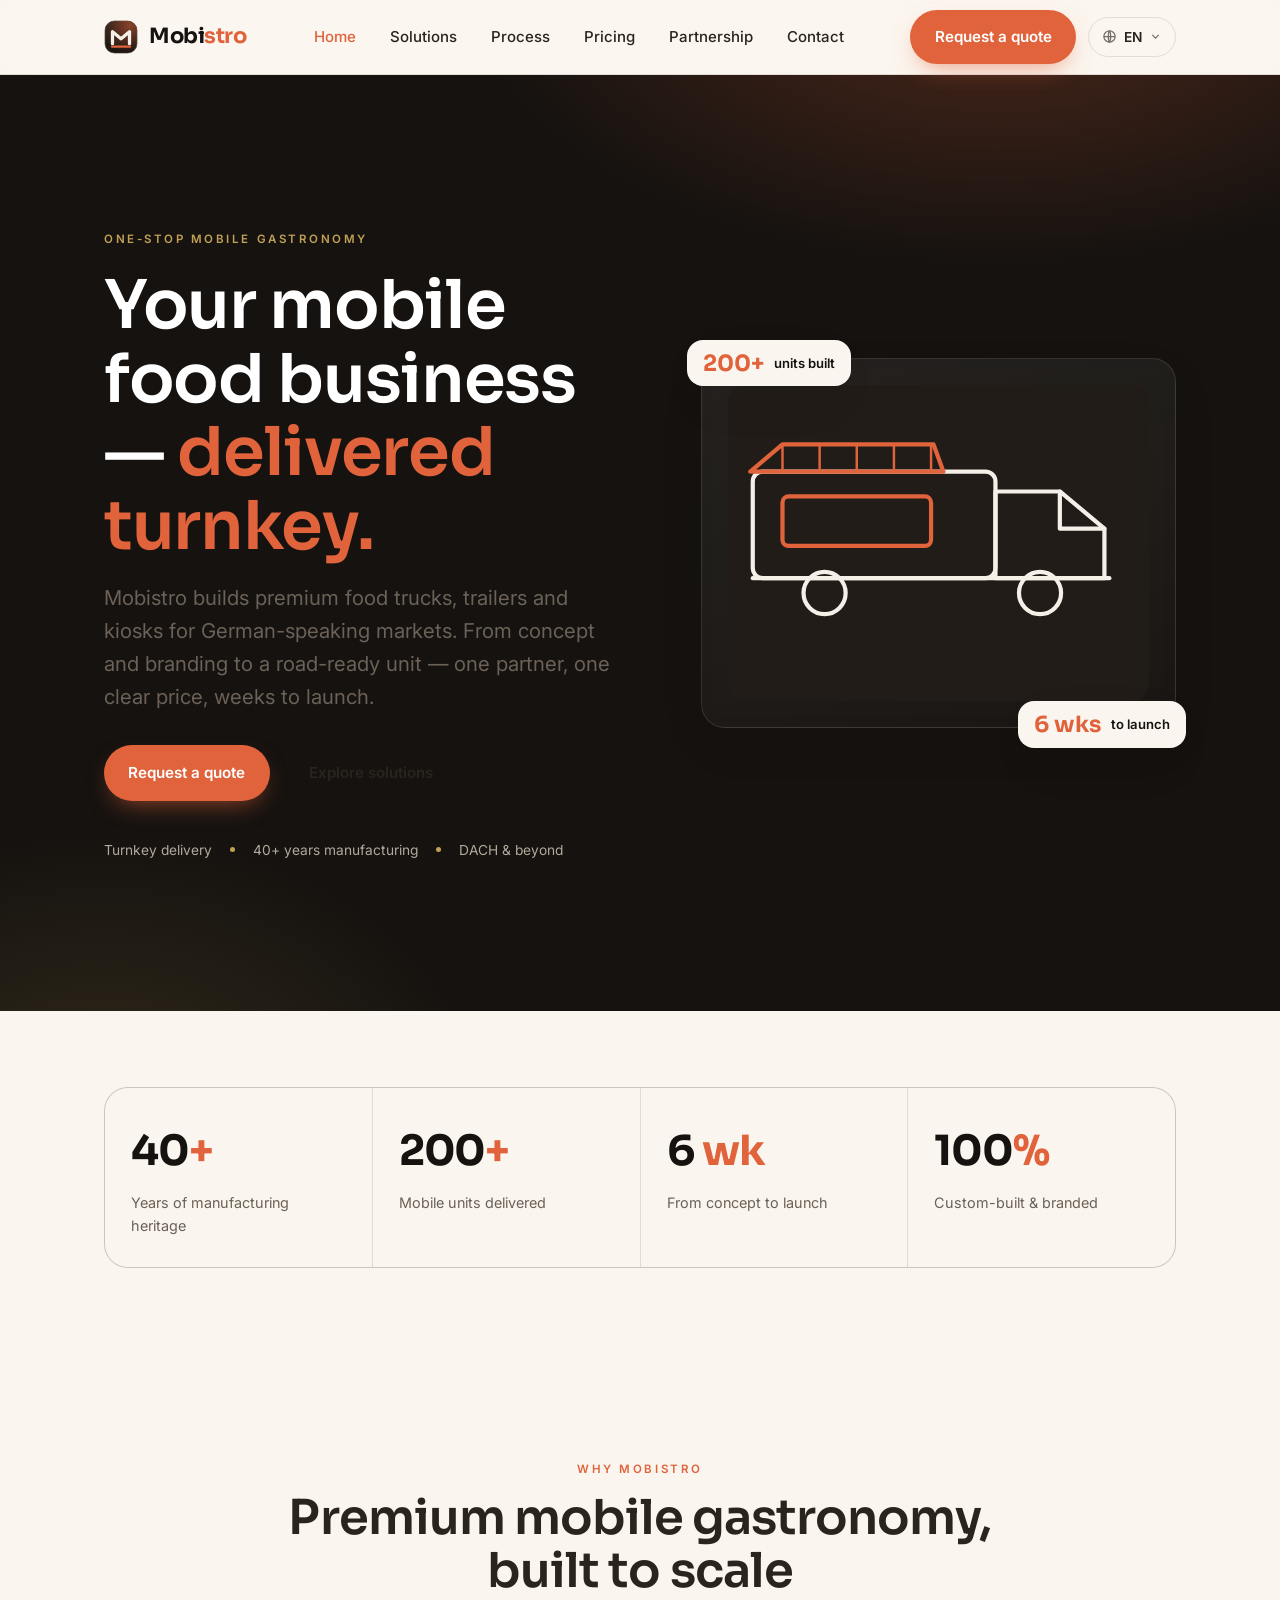
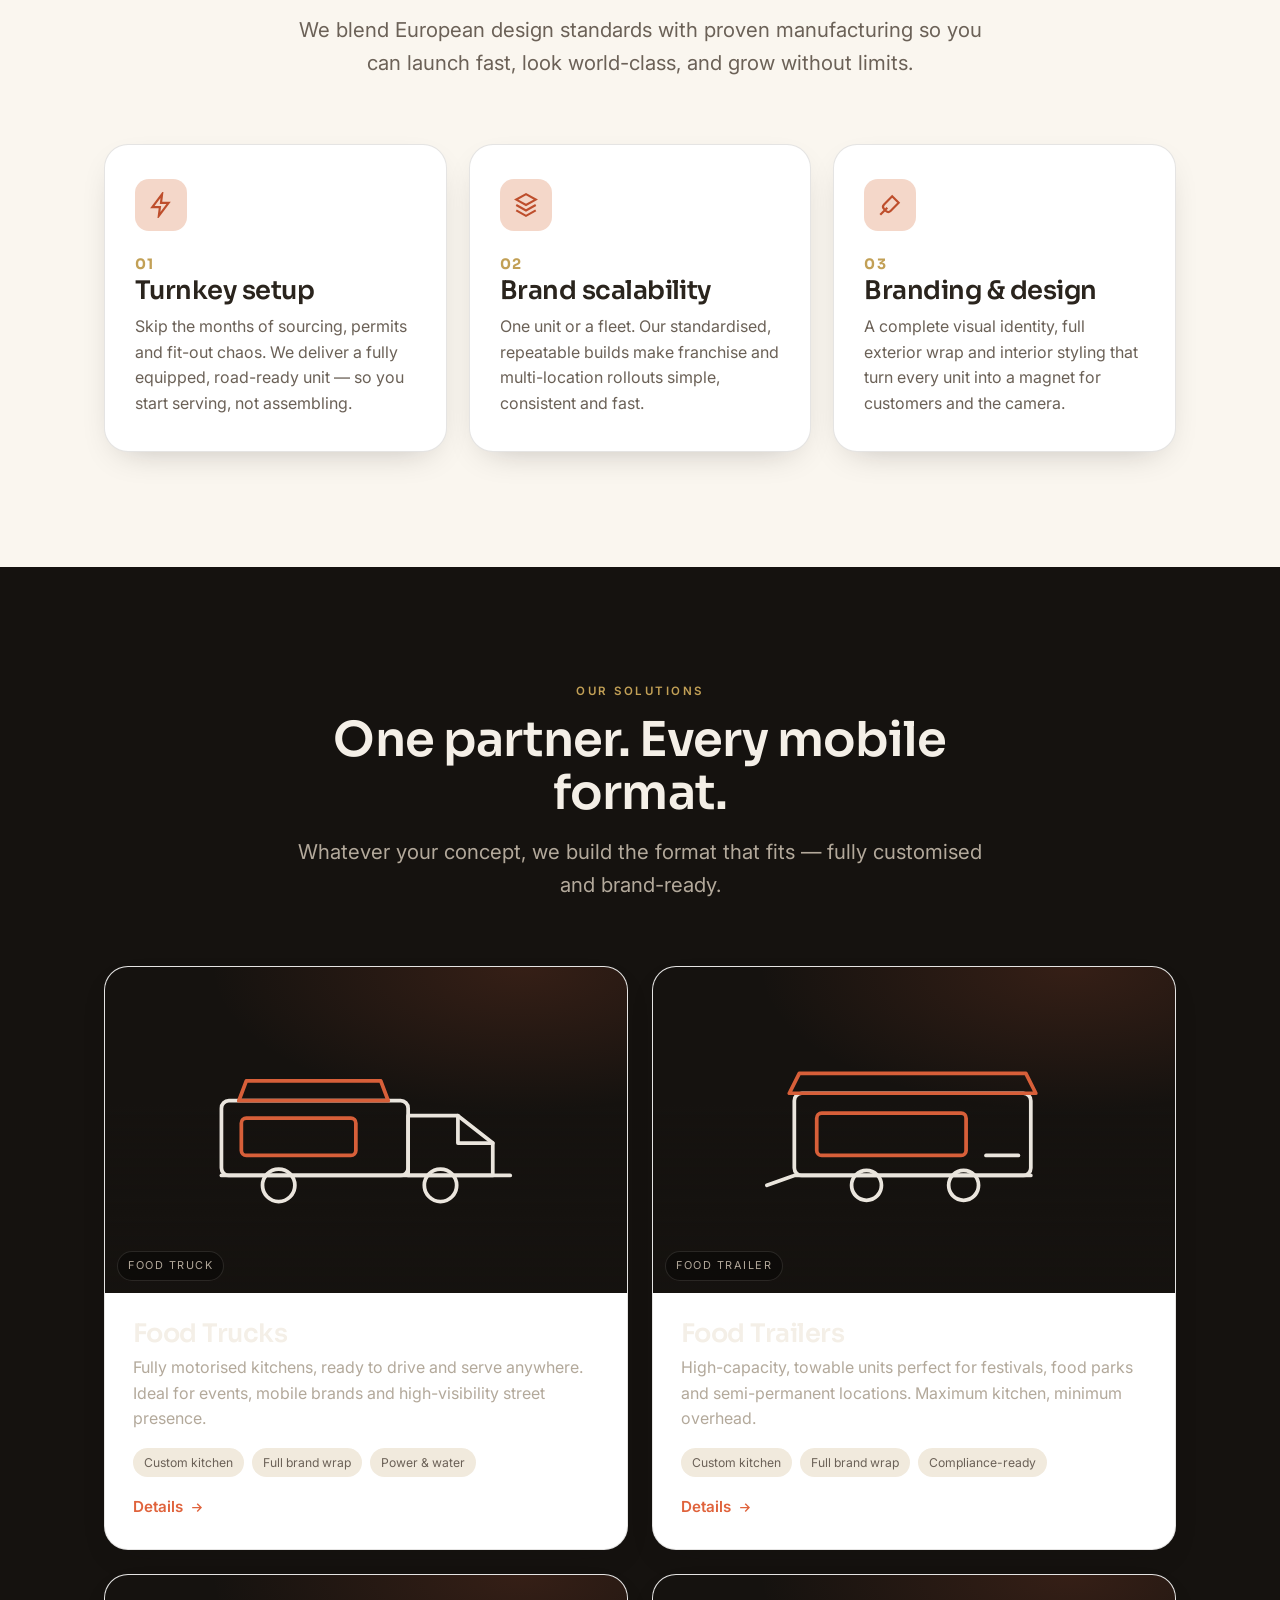
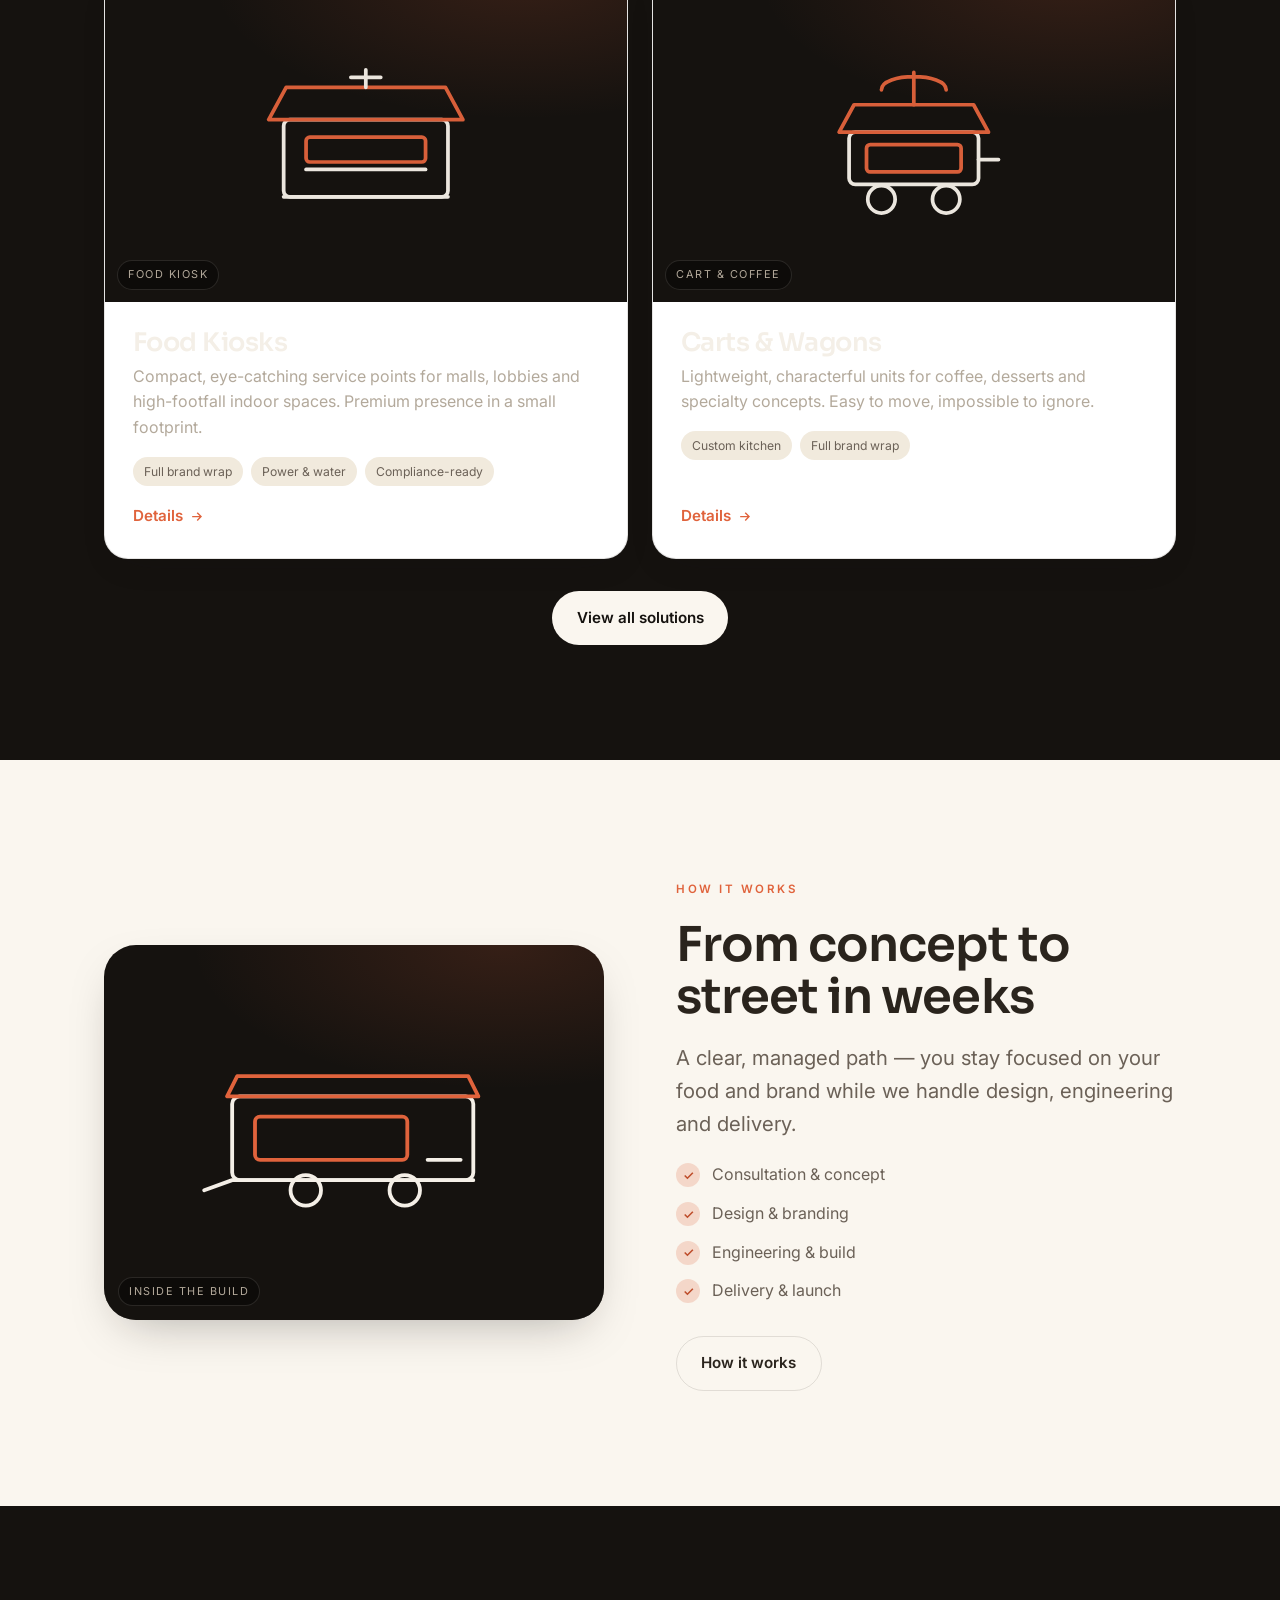
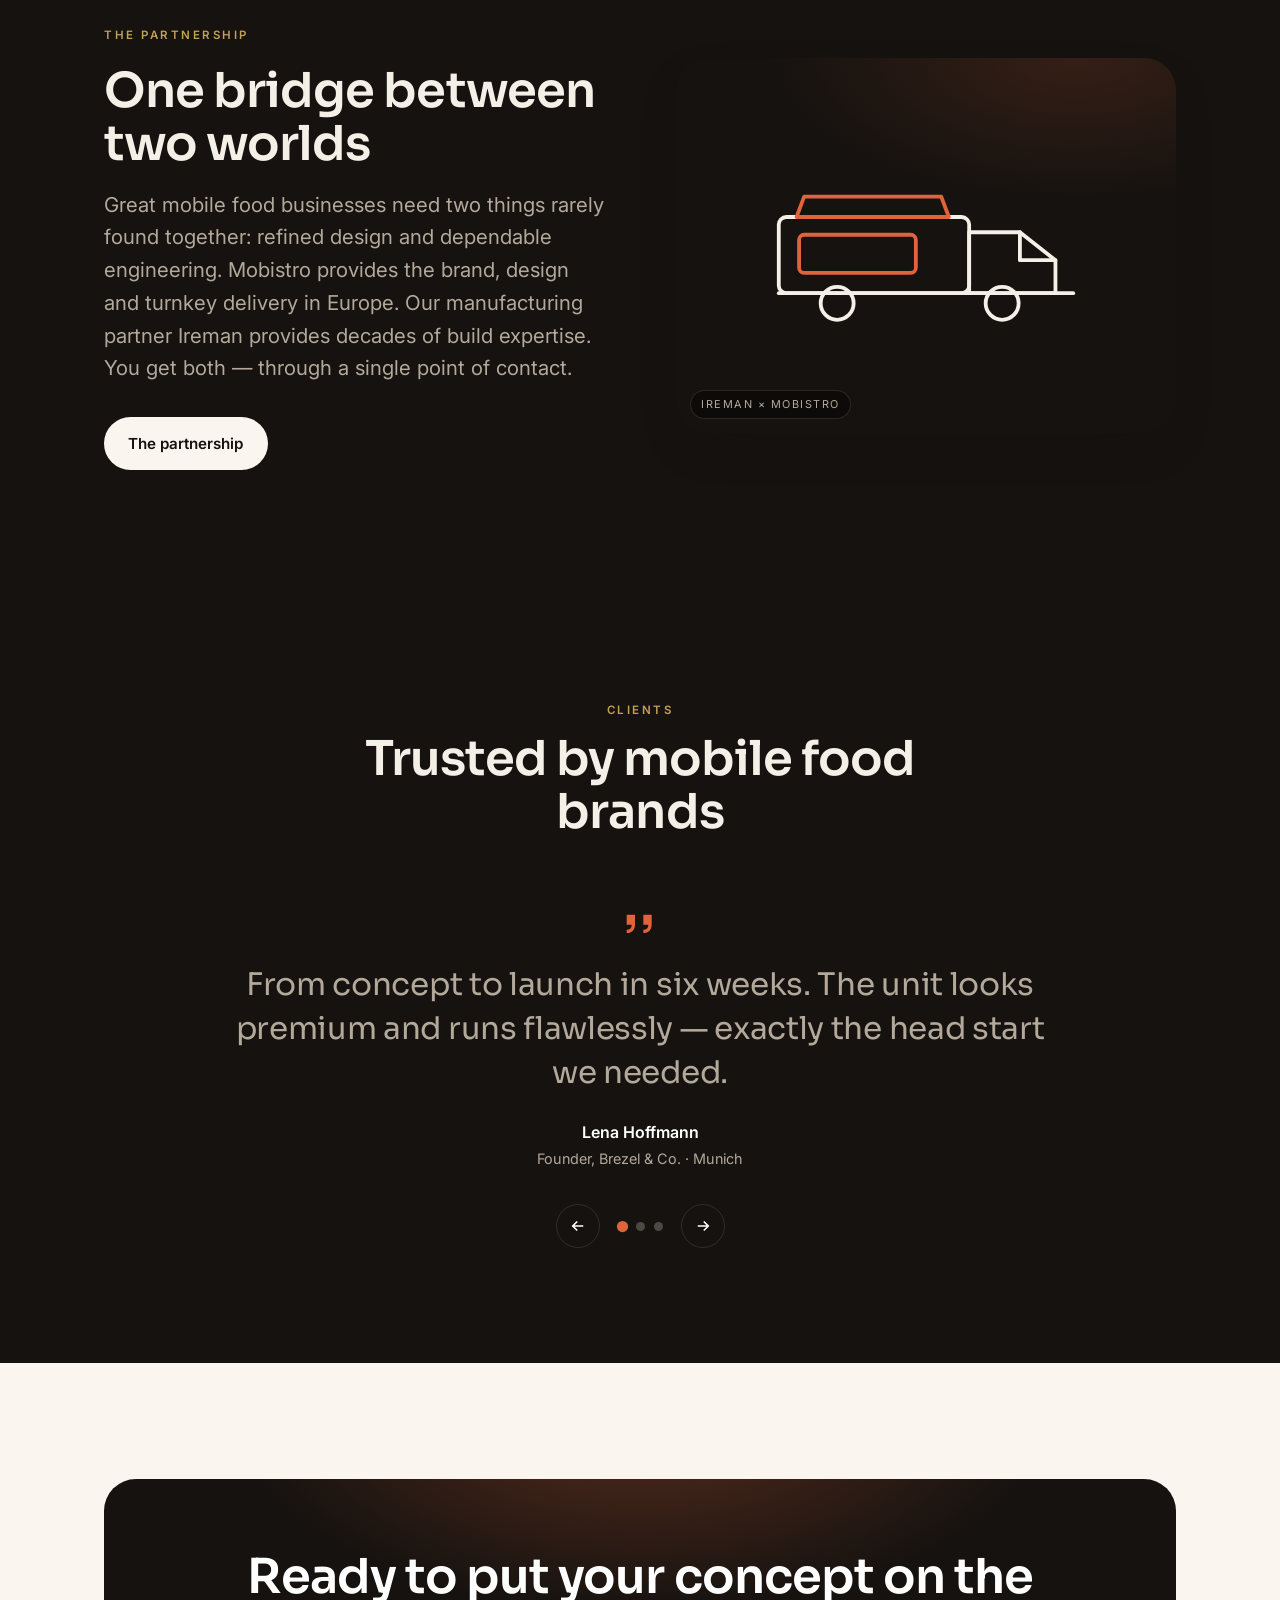
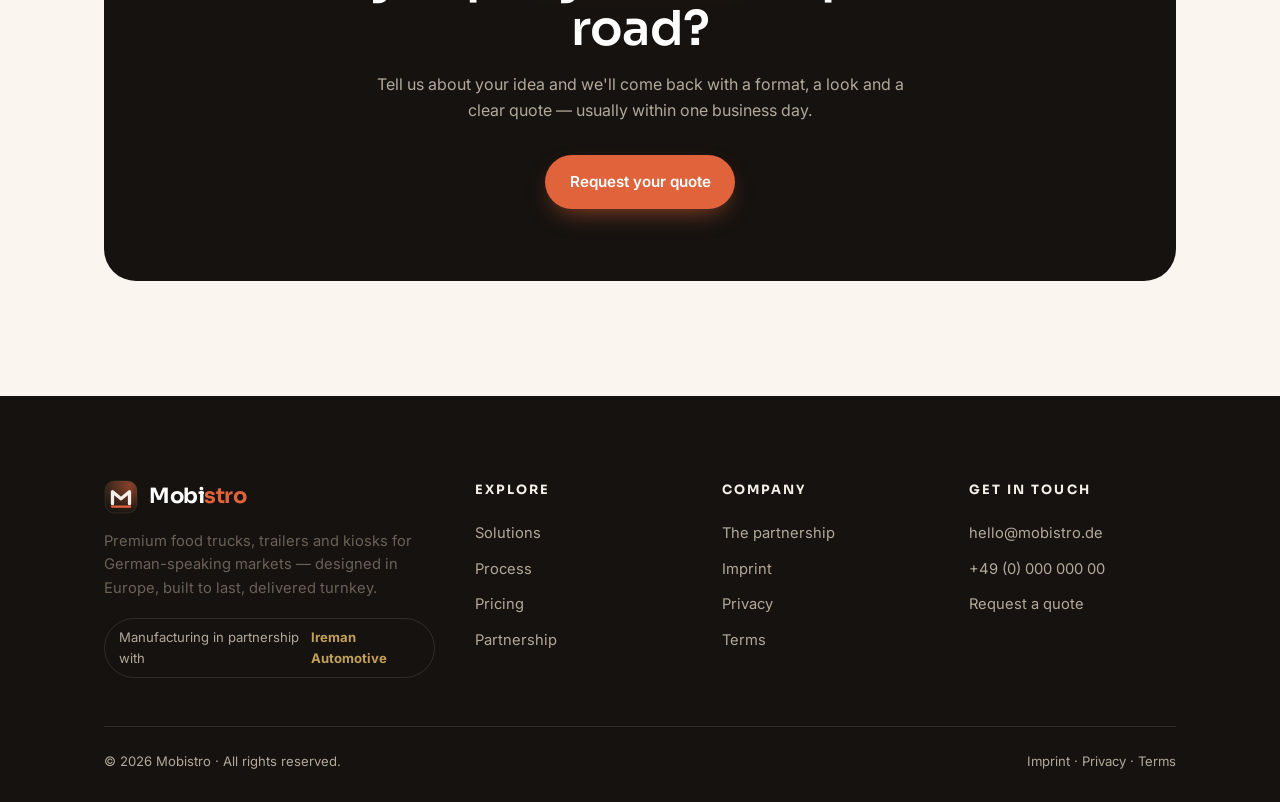
==== index.html @ 42308f0a "Mobistro site — initial deploy" ====
<!DOCTYPE html>
<html lang="de">
<head>
  <meta charset="utf-8">
  <meta name="viewport" content="width=device-width, initial-scale=1">
  <title>Mobistro — Premium Mobile Gastronomy & Food Trucks</title>
  <meta name="description" content="Mobistro builds premium food trucks, trailers and kiosks for German-speaking markets. Turnkey delivery, brand scalability and full branding.">
  <link rel="icon" href="favicon.svg" type="image/svg+xml">
  <link rel="preconnect" href="https://fonts.googleapis.com">
  <link rel="preconnect" href="https://fonts.gstatic.com" crossorigin>
  <link href="https://fonts.googleapis.com/css2?family=Sora:wght@400;600;700&family=Inter:wght@400;500;600&family=IBM+Plex+Sans+Arabic:wght@400;500;600;700&display=swap" rel="stylesheet">
  <link rel="stylesheet" href="styles.css">
</head>
<body data-page="home">

  <!-- HERO -->
  <section class="hero">
    <div class="container">
      <div class="hero-grid">
        <div class="hero-copy">
          <span class="eyebrow on-dark" data-i18n="hero.eyebrow"></span>
          <h1 data-i18n-html="hero.title"></h1>
          <p class="lead" data-i18n="hero.lead"></p>
          <div class="hero-cta">
            <a class="btn btn--primary" href="contact.html" data-i18n="hero.cta1"></a>
            <a class="btn btn--ghost" href="solutions.html" data-i18n="hero.cta2"></a>
          </div>
          <div class="hero-trust">
            <span data-i18n="hero.trust1"></span><span class="dot"></span>
            <span data-i18n="hero.trust2"></span><span class="dot"></span>
            <span data-i18n="hero.trust3"></span>
          </div>
        </div>
        <div class="hero-visual">
          <div class="glass-card"><div class="hero-photo" data-img="hero" data-illo="hero" data-imgw="900"></div></div>
          <div class="float-badge float-badge--tl">
            <span class="b-num" data-i18n="hero.badge1num"></span><span data-i18n="hero.badge1lbl"></span>
          </div>
          <div class="float-badge float-badge--br">
            <span class="b-num" data-i18n="hero.badge2num"></span><span data-i18n="hero.badge2lbl"></span>
          </div>
        </div>
      </div>
    </div>
  </section>

  <!-- STATS -->
  <section class="section--tight">
    <div class="container">
      <div class="stats reveal">
        <div class="stat"><div class="num" data-i18n-html="stat1.num"></div><div class="lbl" data-i18n="stat1.lbl"></div></div>
        <div class="stat"><div class="num" data-i18n-html="stat2.num"></div><div class="lbl" data-i18n="stat2.lbl"></div></div>
        <div class="stat"><div class="num" data-i18n-html="stat3.num"></div><div class="lbl" data-i18n="stat3.lbl"></div></div>
        <div class="stat"><div class="num" data-i18n-html="stat4.num"></div><div class="lbl" data-i18n="stat4.lbl"></div></div>
      </div>
    </div>
  </section>

  <!-- VALUE PROP / PILLARS -->
  <section class="section">
    <div class="container">
      <div class="section-head center reveal">
        <span class="eyebrow" data-i18n="vp.eyebrow"></span>
        <h2 data-i18n="vp.title"></h2>
        <p class="lead" data-i18n="vp.lead"></p>
      </div>
      <div class="grid-3">
        <article class="card reveal">
          <div class="ic" data-ic="bolt"></div>
          <span class="num-tag" data-i18n="pillar1.tag"></span>
          <h3 data-i18n="pillar1.title"></h3>
          <p data-i18n="pillar1.desc"></p>
        </article>
        <article class="card reveal">
          <div class="ic" data-ic="layers"></div>
          <span class="num-tag" data-i18n="pillar2.tag"></span>
          <h3 data-i18n="pillar2.title"></h3>
          <p data-i18n="pillar2.desc"></p>
        </article>
        <article class="card reveal">
          <div class="ic" data-ic="brush"></div>
          <span class="num-tag" data-i18n="pillar3.tag"></span>
          <h3 data-i18n="pillar3.title"></h3>
          <p data-i18n="pillar3.desc"></p>
        </article>
      </div>
    </div>
  </section>

  <!-- PRODUCTS PREVIEW -->
  <section class="section dark">
    <div class="container">
      <div class="section-head center reveal">
        <span class="eyebrow on-dark" data-i18n="prod.eyebrow"></span>
        <h2 data-i18n="prod.title"></h2>
        <p class="lead" data-i18n="prod.lead"></p>
      </div>
      <div class="prod-grid">
        <article class="prod reveal">
          <div class="prod-media" data-img="food_truck" data-illo="truck" data-imgw="800"><span class="ph-tag">Food Truck</span></div>
          <div class="prod-body">
            <h3 data-i18n="prod.truck.name"></h3>
            <p data-i18n="prod.truck.desc"></p>
            <div class="tags"><span data-i18n="prod.t.kitchen"></span><span data-i18n="prod.t.wrap"></span><span data-i18n="prod.t.power"></span></div>
            <a class="link-arrow" href="solutions.html"><span data-i18n="prod.detail"></span><span data-ic="arrow"></span></a>
          </div>
        </article>
        <article class="prod reveal">
          <div class="prod-media" data-img="food_trailer" data-illo="trailer" data-imgw="800"><span class="ph-tag">Food Trailer</span></div>
          <div class="prod-body">
            <h3 data-i18n="prod.trailer.name"></h3>
            <p data-i18n="prod.trailer.desc"></p>
            <div class="tags"><span data-i18n="prod.t.kitchen"></span><span data-i18n="prod.t.wrap"></span><span data-i18n="prod.t.certified"></span></div>
            <a class="link-arrow" href="solutions.html"><span data-i18n="prod.detail"></span><span data-ic="arrow"></span></a>
          </div>
        </article>
        <article class="prod reveal">
          <div class="prod-media" data-img="food_kiosk" data-illo="kiosk" data-imgw="800"><span class="ph-tag">Food Kiosk</span></div>
          <div class="prod-body">
            <h3 data-i18n="prod.kiosk.name"></h3>
            <p data-i18n="prod.kiosk.desc"></p>
            <div class="tags"><span data-i18n="prod.t.wrap"></span><span data-i18n="prod.t.power"></span><span data-i18n="prod.t.certified"></span></div>
            <a class="link-arrow" href="solutions.html"><span data-i18n="prod.detail"></span><span data-ic="arrow"></span></a>
          </div>
        </article>
        <article class="prod reveal">
          <div class="prod-media" data-img="coffee_cart" data-illo="cart" data-imgw="800"><span class="ph-tag">Cart & Coffee</span></div>
          <div class="prod-body">
            <h3 data-i18n="prod.cart.name"></h3>
            <p data-i18n="prod.cart.desc"></p>
            <div class="tags"><span data-i18n="prod.t.kitchen"></span><span data-i18n="prod.t.wrap"></span></div>
            <a class="link-arrow" href="solutions.html"><span data-i18n="prod.detail"></span><span data-ic="arrow"></span></a>
          </div>
        </article>
      </div>
      <div class="center mt-m reveal">
        <a class="btn btn--light" href="solutions.html" data-i18n="prod.more"></a>
      </div>
    </div>
  </section>

  <!-- PROCESS TEASER -->
  <section class="section">
    <div class="container">
      <div class="split">
        <div class="split-media reveal" data-img="kitchen_interior" data-illo="trailer" data-imgw="1000"><span class="ph-tag">Inside the build</span></div>
        <div class="split-copy reveal">
          <span class="eyebrow" data-i18n="proc.eyebrow"></span>
          <h2 class="mt-s" data-i18n="proc.title"></h2>
          <p class="lead mt-s" data-i18n="proc.lead"></p>
          <ul class="check-list">
            <li><span class="ck" data-ic="check"></span><span data-i18n="step1.title"></span></li>
            <li><span class="ck" data-ic="check"></span><span data-i18n="step2.title"></span></li>
            <li><span class="ck" data-ic="check"></span><span data-i18n="step3.title"></span></li>
            <li><span class="ck" data-ic="check"></span><span data-i18n="step5.title"></span></li>
          </ul>
          <div class="mt-m"><a class="btn btn--ghost" href="process.html" data-i18n="proc.eyebrow"></a></div>
        </div>
      </div>
    </div>
  </section>

  <!-- PARTNERSHIP TEASER -->
  <section class="section dark">
    <div class="container">
      <div class="split split--rev">
        <div class="split-media reveal" data-img="team_workshop" data-illo="truck" data-imgw="1000"><span class="ph-tag">Ireman × Mobistro</span></div>
        <div class="split-copy reveal">
          <span class="eyebrow on-dark" data-i18n="about.eyebrow"></span>
          <h2 class="mt-s" data-i18n="about.story.title"></h2>
          <p class="lead mt-s" data-i18n="about.story.body"></p>
          <div class="mt-m"><a class="btn btn--light" href="partnership.html" data-i18n="about.eyebrow"></a></div>
        </div>
      </div>
    </div>
  </section>

  <!-- TESTIMONIALS -->
  <section class="section dark">
    <div class="container">
      <div class="section-head center reveal">
        <span class="eyebrow on-dark" data-i18n="tst.eyebrow"></span>
        <h2 data-i18n="tst.title"></h2>
      </div>
      <div class="tst-slider reveal" id="tstSlider">
        <div class="tst-slide active">
          <div class="tst-quoteic" data-ic="quote"></div>
          <p class="tst-quote" data-i18n="tst.q1"></p>
          <div class="tst-meta"><div class="tst-name" data-i18n="tst.n1"></div><div class="tst-role" data-i18n="tst.r1"></div></div>
        </div>
        <div class="tst-slide">
          <div class="tst-quoteic" data-ic="quote"></div>
          <p class="tst-quote" data-i18n="tst.q2"></p>
          <div class="tst-meta"><div class="tst-name" data-i18n="tst.n2"></div><div class="tst-role" data-i18n="tst.r2"></div></div>
        </div>
        <div class="tst-slide">
          <div class="tst-quoteic" data-ic="quote"></div>
          <p class="tst-quote" data-i18n="tst.q3"></p>
          <div class="tst-meta"><div class="tst-name" data-i18n="tst.n3"></div><div class="tst-role" data-i18n="tst.r3"></div></div>
        </div>
        <div class="tst-nav">
          <button class="tst-arrow is-prev" id="tstPrev" aria-label="Previous" data-ic="arrow"></button>
          <div class="tst-dots" id="tstDots"></div>
          <button class="tst-arrow" id="tstNext" aria-label="Next" data-ic="arrow"></button>
        </div>
      </div>
    </div>
  </section>

  <!-- CTA BAND -->
  <section class="section">
    <div class="container">
      <div class="cta-band reveal">
        <h2 data-i18n="ctaband.title"></h2>
        <p data-i18n="ctaband.text"></p>
        <div class="hero-cta">
          <a class="btn btn--primary" href="contact.html" data-i18n="ctaband.btn"></a>
        </div>
      </div>
    </div>
  </section>

  <script src="i18n.js"></script>
  <script src="main.js"></script>
</body>
</html>
---- styles.css ----
/* ============================================================
   MOBISTRO — Premium Mobile Gastronomy
   Design System / Global Styles
   ============================================================ */

/* ---------- Design Tokens ---------- */
:root {
  /* Brand palette — warm espresso + ember + brass */
  --ink:        #15120F;   /* near-black espresso */
  --ink-2:      #211C17;   /* charcoal surface */
  --ink-3:      #2C261F;   /* raised surface on dark */
  --cream:      #FAF6EF;   /* warm off-white bg */
  --cream-2:    #F1EADD;   /* muted cream surface */
  --cream-3:    #E7DECF;   /* borders on cream */

  --ember:      #E0633C;   /* primary accent (flame) */
  --ember-deep: #BE4E2C;   /* hover */
  --ember-soft: #F4D7C9;   /* tint */
  --brass:      #C2A056;   /* fine accent / lines */
  --brass-soft: #E8DBB8;

  /* Text */
  --tx-ink:      #2A241D;  /* body on cream */
  --tx-ink-mut:  #6B6157;  /* muted on cream */
  --tx-cream:    #F4EFE7;  /* body on dark */
  --tx-cream-mut:#B3A99B;  /* muted on dark */

  /* Lines */
  --line-dark:  rgba(244,239,231,0.12);
  --line-light: rgba(42,36,29,0.12);

  /* Type */
  --f-display: "Sora", "IBM Plex Sans Arabic", system-ui, sans-serif;
  --f-body:    "Inter", "IBM Plex Sans Arabic", system-ui, sans-serif;

  /* Spacing / radius */
  --r-sm: 10px;
  --r-md: 16px;
  --r-lg: 24px;
  --r-xl: 32px;
  --maxw: 1200px;
  --gutter: clamp(20px, 5vw, 64px);

  --shadow-soft: 0 18px 50px -20px rgba(21,18,15,0.35);
  --shadow-card: 0 12px 36px -18px rgba(21,18,15,0.30);
  --ease: cubic-bezier(.22,.61,.36,1);
}

/* Arabic / RTL font swap */
html[lang="ar"] {
  --f-display: "IBM Plex Sans Arabic", "Sora", system-ui, sans-serif;
  --f-body:    "IBM Plex Sans Arabic", "Inter", system-ui, sans-serif;
}

/* ---------- Reset ---------- */
*, *::before, *::after { box-sizing: border-box; }
* { margin: 0; padding: 0; }
html { scroll-behavior: smooth; -webkit-text-size-adjust: 100%; }
body {
  font-family: var(--f-body);
  background: var(--cream);
  color: var(--tx-ink);
  line-height: 1.6;
  font-size: 16px;
  -webkit-font-smoothing: antialiased;
  text-rendering: optimizeLegibility;
  overflow-x: hidden;
}
img, svg { display: block; max-width: 100%; }
a { color: inherit; text-decoration: none; }
button { font: inherit; cursor: pointer; border: none; background: none; }
ul { list-style: none; }

/* ---------- Typography ---------- */
h1, h2, h3, h4 { font-family: var(--f-display); font-weight: 600; line-height: 1.1; letter-spacing: -0.02em; }
.eyebrow {
  font-family: var(--f-body);
  text-transform: uppercase;
  letter-spacing: 0.22em;
  font-size: 0.72rem;
  font-weight: 600;
  color: var(--ember);
}
.eyebrow.on-dark { color: var(--brass); }

h1 { font-size: clamp(2.4rem, 6vw, 4.2rem); }
h2 { font-size: clamp(1.9rem, 4vw, 3rem); }
h3 { font-size: clamp(1.25rem, 2.2vw, 1.6rem); }
p { color: var(--tx-ink-mut); }
.lead { font-size: clamp(1.05rem, 1.6vw, 1.3rem); color: var(--tx-ink-mut); }

/* ---------- Layout ---------- */
.container { width: 100%; max-width: var(--maxw); margin-inline: auto; padding-inline: var(--gutter); }
.section { padding-block: clamp(64px, 9vw, 130px); }
.section--tight { padding-block: clamp(48px, 6vw, 80px); }
.center { text-align: center; }
.section-head { max-width: 720px; margin-inline: auto; margin-bottom: clamp(36px, 5vw, 64px); }
.section-head .eyebrow { display: block; margin-bottom: 14px; }
.section-head p { margin-top: 16px; }

/* Dark sections */
.dark { background: var(--ink); color: var(--tx-cream); }
.dark h1, .dark h2, .dark h3, .dark h4 { color: var(--tx-cream); }
.dark p { color: var(--tx-cream-mut); }
.dark .lead { color: var(--tx-cream-mut); }

/* ---------- Buttons ---------- */
.btn {
  display: inline-flex; align-items: center; gap: 0.55em;
  padding: 0.95em 1.6em;
  border-radius: 999px;
  font-weight: 600; font-size: 0.95rem;
  font-family: var(--f-body);
  transition: transform .25s var(--ease), background .25s var(--ease), box-shadow .25s var(--ease), color .25s var(--ease);
  white-space: nowrap;
}
.btn svg { width: 1.05em; height: 1.05em; }
.btn--primary { background: var(--ember); color: #fff; box-shadow: 0 10px 26px -10px rgba(224,99,60,.7); }
.btn--primary:hover { background: var(--ember-deep); transform: translateY(-2px); }
.btn--ghost { background: transparent; color: var(--tx-ink); border: 1px solid var(--line-light); }
.btn--ghost:hover { border-color: var(--ember); color: var(--ember); transform: translateY(-2px); }
.dark .btn--ghost { color: var(--tx-cream); border-color: var(--line-dark); }
.dark .btn--ghost:hover { border-color: var(--brass); color: var(--brass); }
.btn--light { background: var(--cream); color: var(--ink); }
.btn--light:hover { background: #fff; transform: translateY(-2px); }
.link-arrow { display: inline-flex; align-items: center; gap: .4em; color: var(--ember); font-weight: 600; font-size: .95rem; }
.link-arrow svg { width: 1em; height: 1em; transition: transform .25s var(--ease); }
.link-arrow:hover svg { transform: translateX(3px); }
html[dir="rtl"] .link-arrow svg, html[dir="rtl"] .btn svg.arrow { transform: scaleX(-1); }
html[dir="rtl"] .link-arrow:hover svg { transform: translateX(-3px) scaleX(-1); }

/* ============================================================
   HEADER / NAV
   ============================================================ */
.site-header {
  position: sticky; top: 0; z-index: 100;
  background: rgba(250,246,239,0.82);
  backdrop-filter: saturate(160%) blur(14px);
  -webkit-backdrop-filter: saturate(160%) blur(14px);
  border-bottom: 1px solid var(--line-light);
}
.nav {
  display: flex; align-items: center; justify-content: space-between;
  height: 74px; gap: 24px;
}
.brand { display: inline-flex; align-items: center; gap: 11px; flex-shrink: 0; }
.brand .logo-mark { width: 34px; height: 34px; }
.brand .logo-word { font-family: var(--f-display); font-weight: 700; font-size: 1.32rem; letter-spacing: -0.02em; color: var(--ink); }
.brand .logo-word b { color: var(--ember); font-weight: 700; }

.nav-links { display: flex; align-items: center; gap: 6px; }
.nav-links a {
  padding: 8px 14px; border-radius: 999px;
  font-size: 0.94rem; font-weight: 500; color: var(--tx-ink);
  transition: background .2s, color .2s;
}
.nav-links a:hover { background: var(--cream-2); }
.nav-links a.active { color: var(--ember); }

.nav-actions { display: flex; align-items: center; gap: 12px; flex-shrink: 0; }

/* Language switcher */
.lang { position: relative; }
.lang-btn {
  display: inline-flex; align-items: center; gap: 7px;
  padding: 8px 13px; border-radius: 999px;
  border: 1px solid var(--line-light);
  font-size: 0.86rem; font-weight: 600; color: var(--tx-ink);
  transition: border-color .2s, background .2s;
}
.lang-btn:hover { border-color: var(--ember); }
.lang-btn svg { width: 15px; height: 15px; opacity: .65; }
.lang-menu {
  position: absolute; inset-inline-end: 0; top: calc(100% + 10px);
  background: #fff; border: 1px solid var(--line-light);
  border-radius: var(--r-md); padding: 8px; min-width: 184px;
  box-shadow: var(--shadow-soft);
  opacity: 0; visibility: hidden; transform: translateY(-6px);
  transition: opacity .2s, transform .2s, visibility .2s;
  z-index: 120;
}
.lang.open .lang-menu { opacity: 1; visibility: visible; transform: translateY(0); }
.lang-menu button {
  display: flex; align-items: center; justify-content: space-between; gap: 10px;
  width: 100%; padding: 9px 12px; border-radius: 9px;
  font-size: 0.9rem; color: var(--tx-ink); text-align: start;
}
.lang-menu button:hover { background: var(--cream-2); }
.lang-menu button .native { color: var(--tx-ink-mut); font-size: .82rem; }
.lang-menu button.sel { color: var(--ember); font-weight: 700; }

/* Mobile nav */
.nav-toggle { display: none; width: 42px; height: 42px; border-radius: 10px; border: 1px solid var(--line-light); align-items: center; justify-content: center; }
.nav-toggle span, .nav-toggle span::before, .nav-toggle span::after {
  content: ""; display: block; width: 18px; height: 2px; background: var(--ink); border-radius: 2px; position: relative; transition: .25s var(--ease);
}
.nav-toggle span::before { position: absolute; top: -6px; }
.nav-toggle span::after { position: absolute; top: 6px; }
body.nav-open .nav-toggle span { background: transparent; }
body.nav-open .nav-toggle span::before { top: 0; transform: rotate(45deg); }
body.nav-open .nav-toggle span::after { top: 0; transform: rotate(-45deg); }

@media (max-width: 940px) {
  .nav-toggle { display: inline-flex; }
  .nav-links {
    position: fixed; inset: 74px 0 auto 0;
    flex-direction: column; align-items: stretch; gap: 4px;
    background: var(--cream); border-bottom: 1px solid var(--line-light);
    padding: 16px var(--gutter) 28px;
    transform: translateY(-120%); transition: transform .35s var(--ease);
    box-shadow: var(--shadow-soft);
  }
  body.nav-open .nav-links { transform: translateY(0); }
  .nav-links a { padding: 13px 14px; font-size: 1.05rem; }
  .nav-actions .cta-quote { display: none; }
}

/* ============================================================
   HERO
   ============================================================ */
.hero {
  position: relative; background: var(--ink); color: var(--tx-cream);
  overflow: hidden;
}
.hero::before {
  content: ""; position: absolute; inset: 0;
  background:
    radial-gradient(900px 480px at 78% -10%, rgba(224,99,60,.28), transparent 60%),
    radial-gradient(700px 500px at 8% 110%, rgba(194,160,86,.16), transparent 55%);
  pointer-events: none;
}
.hero .container { position: relative; z-index: 2; padding-block: clamp(72px, 12vw, 150px); }
.hero-grid { display: grid; grid-template-columns: 1.05fr 0.95fr; gap: clamp(36px, 6vw, 72px); align-items: center; }
.hero h1 { color: #fff; margin: 18px 0; }
.hero h1 em { font-style: normal; color: var(--ember); }
.hero .lead { max-width: 540px; }
.hero-cta { display: flex; flex-wrap: wrap; gap: 14px; margin-top: 32px; }
.hero-trust { margin-top: 38px; display: flex; align-items: center; gap: 18px; color: var(--tx-cream-mut); font-size: .86rem; flex-wrap: wrap; }
.hero-trust .dot { width: 5px; height: 5px; border-radius: 50%; background: var(--brass); }

/* Hero visual (CSS-built truck card stack) */
.hero-visual { position: relative; }
.glass-card {
  background: linear-gradient(160deg, rgba(255,255,255,.07), rgba(255,255,255,.02));
  border: 1px solid var(--line-dark); border-radius: var(--r-lg);
  backdrop-filter: blur(6px); padding: 26px;
  box-shadow: var(--shadow-soft);
}
.hero-visual .truck-illo { width: 100%; height: auto; }
.hero-visual .float-badge {
  position: absolute; background: var(--cream); color: var(--ink);
  border-radius: var(--r-md); padding: 12px 16px; box-shadow: var(--shadow-soft);
  display: flex; align-items: center; gap: 10px; font-size: .82rem; font-weight: 600;
}
.float-badge .b-num { font-family: var(--f-display); font-size: 1.4rem; font-weight: 700; color: var(--ember); line-height: 1; }
.float-badge--tl { top: -18px; inset-inline-start: -14px; }
.float-badge--br { bottom: -20px; inset-inline-end: -10px; }

@media (max-width: 880px) {
  .hero-grid { grid-template-columns: 1fr; }
  .hero-visual { order: -1; max-width: 460px; }
}

/* ============================================================
   STATS BAND
   ============================================================ */
.stats {
  display: grid; grid-template-columns: repeat(4, 1fr); gap: 1px;
  background: var(--line-light); border: 1px solid var(--line-light);
  border-radius: var(--r-lg); overflow: hidden;
}
.stat { background: var(--cream); padding: 30px 26px; }
.stat .num { font-family: var(--f-display); font-size: clamp(1.8rem, 3.4vw, 2.6rem); font-weight: 700; color: var(--ink); letter-spacing: -.03em; }
.stat .num span { color: var(--ember); }
.stat .lbl { margin-top: 6px; font-size: .9rem; color: var(--tx-ink-mut); }
.dark .stats { background: var(--line-dark); border-color: var(--line-dark); }
.dark .stat { background: var(--ink-2); }
.dark .stat .num { color: #fff; }
.dark .stat .lbl { color: var(--tx-cream-mut); }
@media (max-width: 720px) { .stats { grid-template-columns: repeat(2, 1fr); } }

/* ============================================================
   PILLARS / VALUE PROP
   ============================================================ */
.grid-3 { display: grid; grid-template-columns: repeat(3, 1fr); gap: 22px; }
.grid-2 { display: grid; grid-template-columns: repeat(2, 1fr); gap: 22px; }
@media (max-width: 880px) { .grid-3 { grid-template-columns: 1fr; } .grid-2 { grid-template-columns: 1fr; } }

.card {
  background: #fff; border: 1px solid var(--line-light);
  border-radius: var(--r-lg); padding: 34px 30px;
  box-shadow: var(--shadow-card); transition: transform .3s var(--ease), box-shadow .3s var(--ease);
}
.card:hover { transform: translateY(-5px); box-shadow: 0 24px 60px -26px rgba(21,18,15,.4); }
.card .ic {
  width: 52px; height: 52px; border-radius: 14px;
  display: flex; align-items: center; justify-content: center;
  background: var(--ember-soft); color: var(--ember-deep); margin-bottom: 20px;
}
.card .ic svg { width: 26px; height: 26px; }
.card h3 { margin-bottom: 10px; }
.card .num-tag { font-family: var(--f-display); font-size: .9rem; font-weight: 700; color: var(--brass); letter-spacing: .1em; }

/* ============================================================
   PRODUCT CARDS
   ============================================================ */
.prod-grid { display: grid; grid-template-columns: repeat(2, 1fr); gap: 24px; }
@media (max-width: 820px) { .prod-grid { grid-template-columns: 1fr; } }
.prod {
  border: 1px solid var(--line-light); border-radius: var(--r-lg);
  overflow: hidden; background: #fff; box-shadow: var(--shadow-card);
  transition: transform .3s var(--ease), box-shadow .3s var(--ease);
  display: flex; flex-direction: column;
}
.prod:hover { transform: translateY(-5px); box-shadow: 0 24px 60px -26px rgba(21,18,15,.4); }
/* Premium placeholder visual */
.prod-media {
  position: relative; aspect-ratio: 16/10; background: var(--ink);
  display: flex; align-items: center; justify-content: center; overflow: hidden;
}
.prod-media::after {
  content: ""; position: absolute; inset: 0;
  background: radial-gradient(600px 300px at 70% 0%, rgba(224,99,60,.30), transparent 60%);
}
.prod-media svg { position: relative; z-index: 1; width: 62%; height: auto; opacity: .96; }
.prod-media .ph-tag {
  position: absolute; z-index: 2; bottom: 12px; inset-inline-start: 12px;
  font-size: .68rem; letter-spacing: .14em; text-transform: uppercase;
  color: var(--tx-cream-mut); background: rgba(0,0,0,.35);
  padding: 5px 10px; border-radius: 99px; border: 1px solid var(--line-dark);
}
.prod-body { padding: 26px 28px 30px; flex: 1; display: flex; flex-direction: column; }
.prod-body h3 { margin-bottom: 8px; }
.prod-body .tags { display: flex; flex-wrap: wrap; gap: 8px; margin-top: 16px; }
.prod-body .tags span { font-size: .76rem; padding: 5px 11px; border-radius: 99px; background: var(--cream-2); color: var(--tx-ink-mut); }
.prod-body .link-arrow { margin-top: auto; padding-top: 18px; }

/* ============================================================
   PROCESS / TIMELINE
   ============================================================ */
.steps { display: grid; gap: 18px; }
.step {
  display: grid; grid-template-columns: 64px 1fr; gap: 22px; align-items: start;
  background: #fff; border: 1px solid var(--line-light); border-radius: var(--r-lg);
  padding: 26px 28px; transition: border-color .25s, transform .25s var(--ease);
}
.step:hover { border-color: var(--ember); transform: translateX(4px); }
html[dir="rtl"] .step:hover { transform: translateX(-4px); }
.step .step-no {
  width: 56px; height: 56px; border-radius: 50%; flex-shrink: 0;
  display: flex; align-items: center; justify-content: center;
  background: var(--ink); color: #fff; font-family: var(--f-display); font-weight: 700; font-size: 1.2rem;
}
.step h3 { margin-bottom: 8px; }
.dark .step { background: var(--ink-2); border-color: var(--line-dark); }
.dark .step .step-no { background: var(--ember); }

/* ============================================================
   SPLIT / FEATURE ROWS
   ============================================================ */
.split { display: grid; grid-template-columns: 1fr 1fr; gap: clamp(32px, 6vw, 72px); align-items: center; }
.split--rev .split-media { order: 2; }
@media (max-width: 880px) { .split { grid-template-columns: 1fr; } .split--rev .split-media { order: 0; } }
.split-media {
  aspect-ratio: 4/3; border-radius: var(--r-xl); overflow: hidden;
  background: var(--ink); position: relative; box-shadow: var(--shadow-soft);
  display: flex; align-items: center; justify-content: center;
}
.split-media::after { content: ""; position: absolute; inset: 0; background: radial-gradient(500px 300px at 30% 10%, rgba(194,160,86,.22), transparent 60%); }
.split-media svg { position: relative; z-index: 1; width: 66%; }
.split-media .ph-tag {
  position: absolute; z-index: 2; bottom: 14px; inset-inline-start: 14px;
  font-size: .68rem; letter-spacing: .14em; text-transform: uppercase; color: var(--tx-cream-mut);
  background: rgba(0,0,0,.35); padding: 5px 10px; border-radius: 99px; border: 1px solid var(--line-dark);
}
.check-list { margin-top: 22px; display: grid; gap: 13px; }
.check-list li { display: flex; gap: 12px; align-items: flex-start; color: var(--tx-ink-mut); }
.dark .check-list li { color: var(--tx-cream-mut); }
.check-list .ck {
  flex-shrink: 0; width: 24px; height: 24px; border-radius: 50%;
  background: var(--ember-soft); color: var(--ember-deep);
  display: flex; align-items: center; justify-content: center; margin-top: 1px;
}
.dark .check-list .ck { background: rgba(224,99,60,.18); color: var(--ember); }
.check-list .ck svg { width: 13px; height: 13px; }

/* ============================================================
   CTA BAND
   ============================================================ */
.cta-band { position: relative; background: var(--ink); color: #fff; border-radius: var(--r-xl); overflow: hidden; padding: clamp(40px, 6vw, 72px); text-align: center; }
.cta-band::before { content: ""; position: absolute; inset: 0; background: radial-gradient(700px 360px at 50% -20%, rgba(224,99,60,.34), transparent 60%); }
.cta-band > * { position: relative; z-index: 1; }
.cta-band h2 { color: #fff; }
.cta-band p { color: var(--tx-cream-mut); max-width: 560px; margin: 16px auto 30px; }
.cta-band .hero-cta { justify-content: center; }

/* ============================================================
   FORM
   ============================================================ */
.form-grid { display: grid; grid-template-columns: 1fr 1fr; gap: 18px; }
.field { display: flex; flex-direction: column; gap: 7px; }
.field.full { grid-column: 1 / -1; }
.field label { font-size: .85rem; font-weight: 600; color: var(--tx-ink); }
.field input, .field select, .field textarea {
  font: inherit; font-size: .95rem; color: var(--tx-ink);
  padding: 13px 15px; border-radius: var(--r-sm);
  border: 1px solid var(--line-light); background: #fff;
  transition: border-color .2s, box-shadow .2s;
}
.field textarea { resize: vertical; min-height: 130px; }
.field input:focus, .field select:focus, .field textarea:focus {
  outline: none; border-color: var(--ember); box-shadow: 0 0 0 3px rgba(224,99,60,.14);
}
@media (max-width: 680px) { .form-grid { grid-template-columns: 1fr; } }
.form-note { margin-top: 14px; font-size: .82rem; color: var(--tx-ink-mut); }
.form-ok { display: none; padding: 16px 18px; border-radius: var(--r-sm); background: var(--ember-soft); color: var(--ember-deep); font-weight: 600; margin-top: 16px; }
.form-ok.show { display: block; }

.contact-grid { display: grid; grid-template-columns: 1.4fr 1fr; gap: clamp(32px, 5vw, 56px); align-items: start; }
@media (max-width: 880px) { .contact-grid { grid-template-columns: 1fr; } }
.info-block { display: grid; gap: 22px; }
.info-item { display: flex; gap: 14px; align-items: flex-start; }
.info-item .ic { width: 44px; height: 44px; border-radius: 12px; background: var(--cream-2); color: var(--ember-deep); display: flex; align-items: center; justify-content: center; flex-shrink: 0; }
.info-item .ic svg { width: 20px; height: 20px; }
.info-item h4 { font-family: var(--f-display); font-size: 1rem; margin-bottom: 3px; }
.info-item p { font-size: .92rem; }

/* ============================================================
   PAGE HEAD (inner pages)
   ============================================================ */
.page-head { position: relative; background: var(--ink); color: #fff; overflow: hidden; }
.page-head::before { content: ""; position: absolute; inset: 0; background: radial-gradient(800px 420px at 80% -20%, rgba(224,99,60,.26), transparent 60%); }
.page-head .container { position: relative; z-index: 1; padding-block: clamp(56px, 9vw, 110px); }
.page-head .eyebrow { color: var(--brass); }
.page-head h1 { color: #fff; margin: 16px 0; max-width: 16ch; }
.page-head p { color: var(--tx-cream-mut); max-width: 600px; }
.breadcrumb { font-size: .82rem; color: var(--tx-cream-mut); display: flex; gap: 8px; align-items: center; }
.breadcrumb a:hover { color: var(--brass); }

/* ============================================================
   FOOTER
   ============================================================ */
.site-footer { background: var(--ink); color: var(--tx-cream-mut); padding-block: clamp(48px, 7vw, 84px) 30px; }
.footer-top { display: grid; grid-template-columns: 1.6fr 1fr 1fr 1fr; gap: 40px; }
.footer-brand .brand { margin-bottom: 16px; }
.footer-brand .logo-word { color: #fff; }
.footer-brand p { max-width: 320px; font-size: .92rem; }
.footer-col h5 { font-family: var(--f-display); font-size: .8rem; text-transform: uppercase; letter-spacing: .16em; color: var(--tx-cream); margin-bottom: 16px; }
.footer-col a { display: block; padding: 6px 0; font-size: .92rem; color: var(--tx-cream-mut); transition: color .2s; }
.footer-col a:hover { color: var(--brass); }
.footer-powered { margin-top: 18px; font-size: .82rem; display: inline-flex; align-items: center; gap: 8px; padding: 8px 14px; border: 1px solid var(--line-dark); border-radius: 99px; }
.footer-powered b { color: var(--brass); }
.footer-bottom { margin-top: 48px; padding-top: 24px; border-top: 1px solid var(--line-dark); display: flex; justify-content: space-between; gap: 16px; flex-wrap: wrap; font-size: .82rem; }
.footer-bottom a:hover { color: var(--brass); }
@media (max-width: 880px) { .footer-top { grid-template-columns: 1fr 1fr; gap: 32px; } .footer-brand { grid-column: 1 / -1; } }
@media (max-width: 520px) { .footer-top { grid-template-columns: 1fr; } }

/* ============================================================
   REVEAL ANIMATION
   ============================================================ */
.reveal { opacity: 0; transform: translateY(22px); transition: opacity .7s var(--ease), transform .7s var(--ease); }
.reveal.in { opacity: 1; transform: none; }
@media (prefers-reduced-motion: reduce) { .reveal { opacity: 1; transform: none; transition: none; } html { scroll-behavior: auto; } }

/* ---------- Utilities ---------- */
.mt-s { margin-top: 18px; } .mt-m { margin-top: 32px; } .mb-0 { margin-bottom: 0; }
.tag-pill { display: inline-flex; align-items: center; gap: 7px; padding: 7px 14px; border-radius: 99px; background: var(--cream-2); font-size: .8rem; font-weight: 600; color: var(--tx-ink); }
.dark .tag-pill { background: var(--ink-3); color: var(--tx-cream); }
.divider-soft { height: 1px; background: var(--line-light); border: 0; }

/* ============================================================
   PHOTO MEDIA (with graceful SVG fallback)
   ============================================================ */
.media-img {
  position: absolute; inset: 0; width: 100%; height: 100%;
  object-fit: cover; z-index: 0; opacity: 0;
  transition: opacity .7s var(--ease), transform .6s var(--ease);
}
.media-ready .media-img { opacity: 1; }
.prod:hover .media-img, .split-media:hover .media-img { transform: scale(1.06); }
/* lighter tint so photos read; keeps bottom legibility for the tag */
.prod-media::after, .split-media::after {
  background:
    linear-gradient(180deg, rgba(21,18,15,0) 42%, rgba(21,18,15,.58) 100%),
    radial-gradient(520px 240px at 80% 0%, rgba(224,99,60,.16), transparent 60%);
}
.prod-media .ph-tag, .split-media .ph-tag { z-index: 3; }

/* Hero photo */
.hero-photo {
  position: relative; aspect-ratio: 4/3; border-radius: var(--r-md);
  overflow: hidden; background: var(--ink-2);
}
.hero-photo .media-img { animation: kenburns 22s ease-in-out infinite alternate; }
@keyframes kenburns {
  from { transform: scale(1.03) translate(0,0); }
  to   { transform: scale(1.13) translate(-2.5%, -2%); }
}
@media (prefers-reduced-motion: reduce) { .hero-photo .media-img { animation: none; } }

/* page-head background photo */
.page-head.has-bg { background-size: cover; background-position: center; }
.page-head.has-bg::before { opacity: .9; }

/* animate hero glow */
.hero::before { animation: drift 18s ease-in-out infinite; }
@keyframes drift { 0%,100% { transform: translate(0,0); } 50% { transform: translate(-3%, 2%); } }
@media (prefers-reduced-motion: reduce) { .hero::before { animation: none; } }

/* ============================================================
   SCROLL PROGRESS + HEADER STATE
   ============================================================ */
.scroll-progress {
  position: fixed; inset-block-start: 0; inset-inline-start: 0;
  height: 3px; width: 0; z-index: 200;
  background: linear-gradient(90deg, var(--ember), var(--brass));
  transition: width .12s linear;
}
.site-header.scrolled { box-shadow: 0 12px 30px -20px rgba(21,18,15,.45); }

/* ============================================================
   TESTIMONIALS CAROUSEL
   ============================================================ */
.tst-slider { position: relative; max-width: 840px; margin-inline: auto; }
.tst-slide { display: none; text-align: center; }
.tst-slide.active { display: block; animation: fadeUp .6s var(--ease); }
.tst-quoteic { width: 40px; height: 40px; color: var(--ember); margin: 0 auto 20px; }
.tst-quote { font-family: var(--f-display); font-weight: 400; font-size: clamp(1.3rem, 2.5vw, 1.95rem); line-height: 1.42; color: #fff; letter-spacing: -0.01em; }
.tst-meta { margin-top: 24px; }
.tst-name { font-weight: 600; color: #fff; }
.tst-role { color: var(--tx-cream-mut); font-size: .9rem; margin-top: 2px; }
.tst-nav { display: flex; justify-content: center; align-items: center; gap: 18px; margin-top: 34px; }
.tst-dots { display: flex; gap: 9px; }
.tst-dot { width: 9px; height: 9px; border-radius: 50%; background: rgba(244,239,231,.25); transition: background .25s, transform .25s; }
.tst-dot.active { background: var(--ember); transform: scale(1.25); }
.tst-arrow { width: 44px; height: 44px; border-radius: 50%; border: 1px solid var(--line-dark); color: #fff; display: flex; align-items: center; justify-content: center; transition: border-color .2s, color .2s; }
.tst-arrow:hover { border-color: var(--brass); color: var(--brass); }
.tst-arrow svg { width: 18px; height: 18px; }
.tst-arrow.is-prev svg { transform: rotate(180deg); }
@keyframes fadeUp { from { opacity: 0; transform: translateY(16px); } to { opacity: 1; transform: none; } }

/* ============================================================
   PRICING TIERS
   ============================================================ */
.pricing-grid { display: grid; grid-template-columns: repeat(3, 1fr); gap: 22px; align-items: stretch; }
@media (max-width: 900px) { .pricing-grid { grid-template-columns: 1fr; max-width: 460px; margin-inline: auto; } }
.tier {
  position: relative; background: #fff; border: 1px solid var(--line-light);
  border-radius: var(--r-lg); padding: 34px 30px; display: flex; flex-direction: column;
  box-shadow: var(--shadow-card); transition: transform .3s var(--ease), box-shadow .3s var(--ease);
}
.tier:hover { transform: translateY(-6px); box-shadow: 0 26px 64px -28px rgba(21,18,15,.4); }
.tier.feature { border-color: var(--ember); box-shadow: 0 26px 64px -26px rgba(224,99,60,.42); }
.tier .pop { position: absolute; top: -13px; inset-inline-start: 28px; background: var(--ember); color: #fff; font-size: .7rem; font-weight: 700; letter-spacing: .1em; text-transform: uppercase; padding: 6px 13px; border-radius: 99px; }
.tier h3 { font-size: 1.4rem; }
.tier .tagline { color: var(--tx-ink-mut); margin-top: 8px; font-size: .94rem; min-height: 44px; }
.tier .price-row { display: flex; align-items: baseline; gap: 9px; margin: 22px 0 4px; flex-wrap: wrap; }
.tier .from { font-size: .74rem; text-transform: uppercase; letter-spacing: .12em; color: var(--tx-ink-mut); }
.tier .amount, .tier .price { font-family: var(--f-display); font-size: 2rem; font-weight: 700; color: var(--ink); letter-spacing: -.02em; }
.tier ul { margin: 20px 0 28px; display: grid; gap: 12px; }
.tier li { display: flex; gap: 11px; align-items: flex-start; color: var(--tx-ink-mut); font-size: .95rem; }
.tier li .ck { flex-shrink: 0; width: 22px; height: 22px; border-radius: 50%; background: var(--ember-soft); color: var(--ember-deep); display: flex; align-items: center; justify-content: center; margin-top: 1px; }
.tier li .ck svg { width: 12px; height: 12px; }
.tier .btn { margin-top: auto; justify-content: center; }

/* ============================================================
   CONFIGURATOR
   ============================================================ */
.builder { display: grid; grid-template-columns: 1.3fr .9fr; gap: 28px; align-items: start; }
@media (max-width: 880px) { .builder { grid-template-columns: 1fr; } }
.build-cfg { background: #fff; border: 1px solid var(--line-light); border-radius: var(--r-lg); padding: clamp(22px, 3vw, 32px); box-shadow: var(--shadow-card); }
.build-step { margin-bottom: 28px; }
.build-step:last-child { margin-bottom: 0; }
.build-step > .lbl { display: block; font-family: var(--f-display); font-weight: 600; font-size: .82rem; text-transform: uppercase; letter-spacing: .14em; color: var(--ember); margin-bottom: 14px; }
.opt-list { display: grid; gap: 10px; }
.opt-list.cols { grid-template-columns: 1fr 1fr; }
@media (max-width: 560px) { .opt-list.cols { grid-template-columns: 1fr; } }
.opt { display: flex; align-items: center; gap: 12px; padding: 13px 15px; border: 1px solid var(--line-light); border-radius: var(--r-sm); cursor: pointer; transition: border-color .2s, background .2s; }
.opt:hover { border-color: var(--ember); }
.opt input { accent-color: var(--ember); width: 17px; height: 17px; flex-shrink: 0; cursor: pointer; }
.opt .opt-name { flex: 1; font-size: .94rem; font-weight: 500; color: var(--tx-ink); }
.opt .price { font-family: var(--f-display); font-weight: 600; font-size: .9rem; color: var(--ink); white-space: nowrap; }
.opt .price.free { color: var(--brass); }
.opt:has(input:checked) { border-color: var(--ember); background: var(--ember-soft); }
.build-sum { position: sticky; top: 92px; background: var(--ink); color: #fff; border-radius: var(--r-lg); padding: 30px; box-shadow: var(--shadow-soft); }
.build-sum .eyebrow { color: var(--brass); display: block; margin-bottom: 6px; }
.build-sum .sum-total { font-family: var(--f-display); font-size: clamp(2.1rem, 4vw, 2.7rem); font-weight: 700; color: #fff; display: inline-block; letter-spacing: -.02em; }
.build-sum .sum-total.pulse { animation: pulse .4s var(--ease); }
@keyframes pulse { 0% { transform: scale(1); } 40% { transform: scale(1.06); } 100% { transform: scale(1); } }
.build-sum .net { color: var(--tx-cream-mut); font-size: .8rem; margin-top: 8px; }
.build-sum .btn { width: 100%; justify-content: center; margin-top: 22px; }
.build-sum .finance { margin-top: 14px; font-size: .82rem; color: var(--brass); display: flex; gap: 8px; align-items: center; }
.price-note { text-align: center; color: var(--tx-ink-mut); font-size: .82rem; margin-top: 30px; }
.dark .price-note { color: var(--tx-cream-mut); }
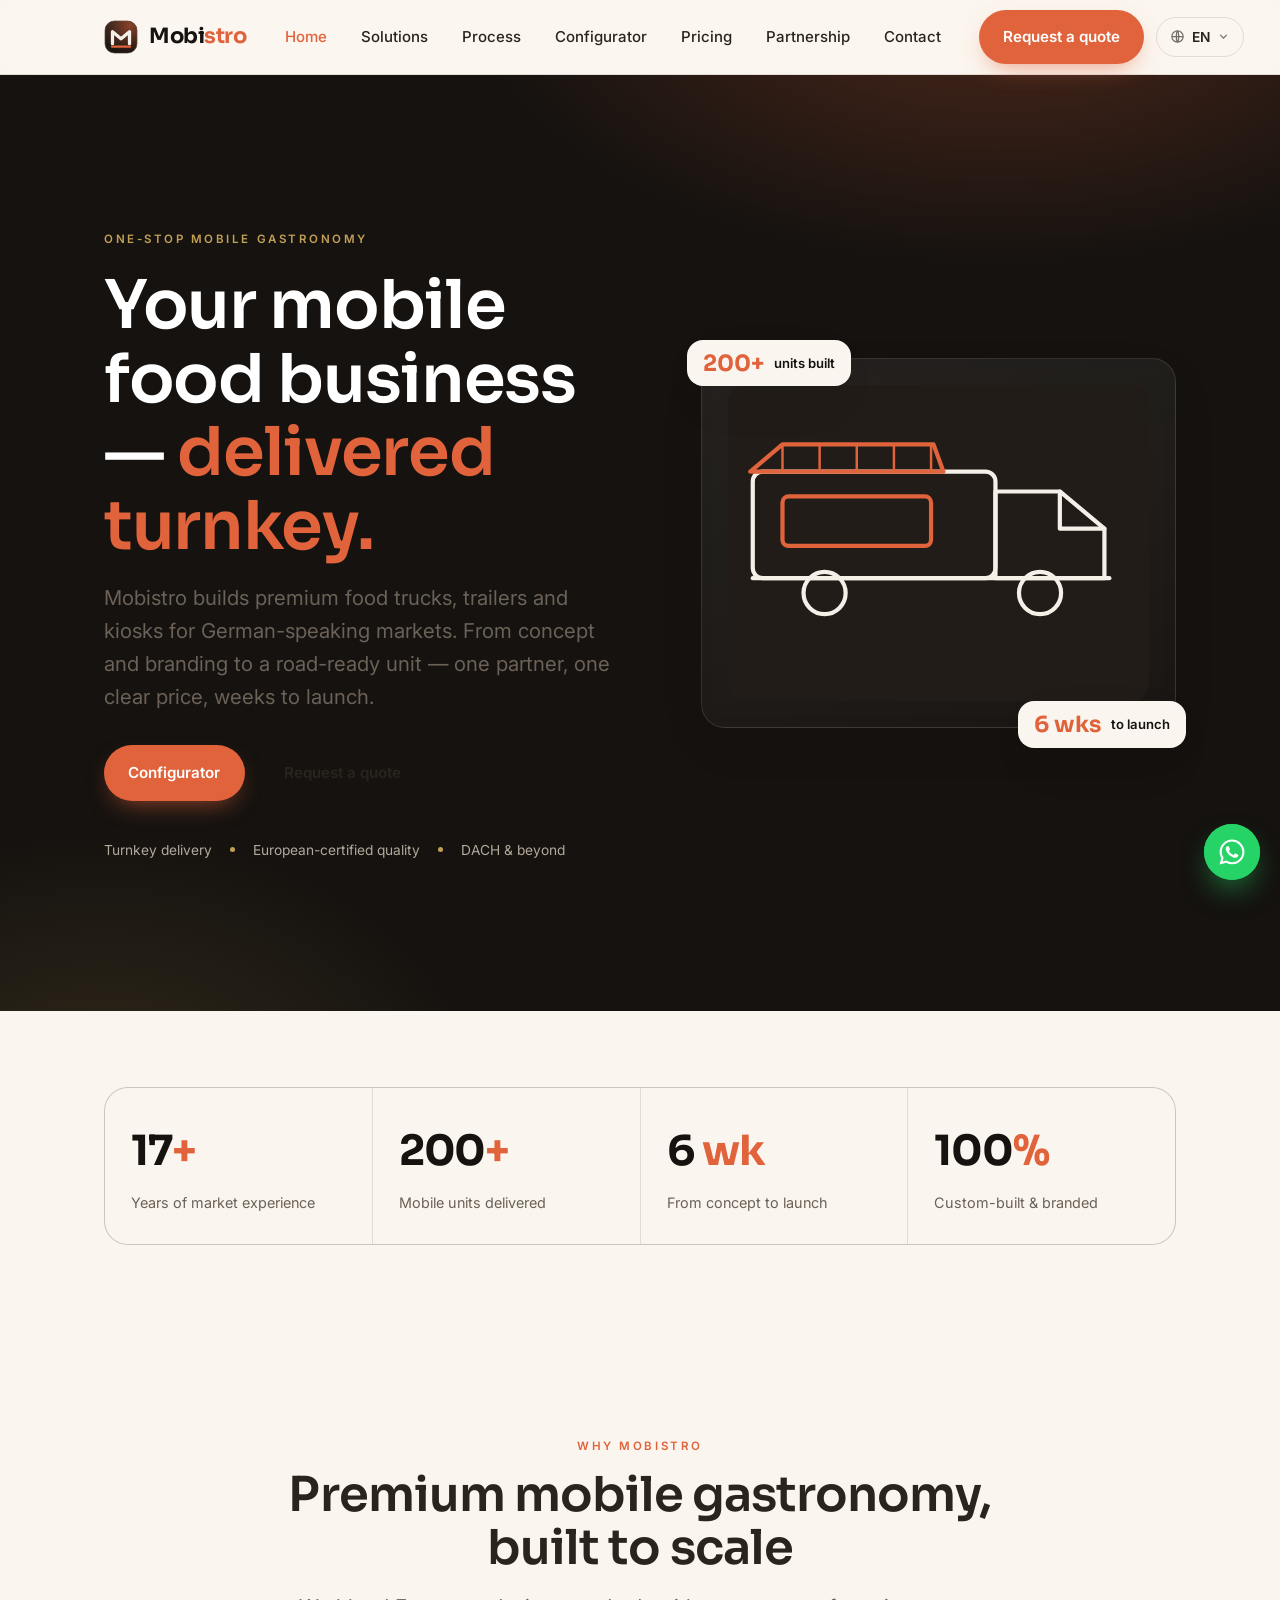
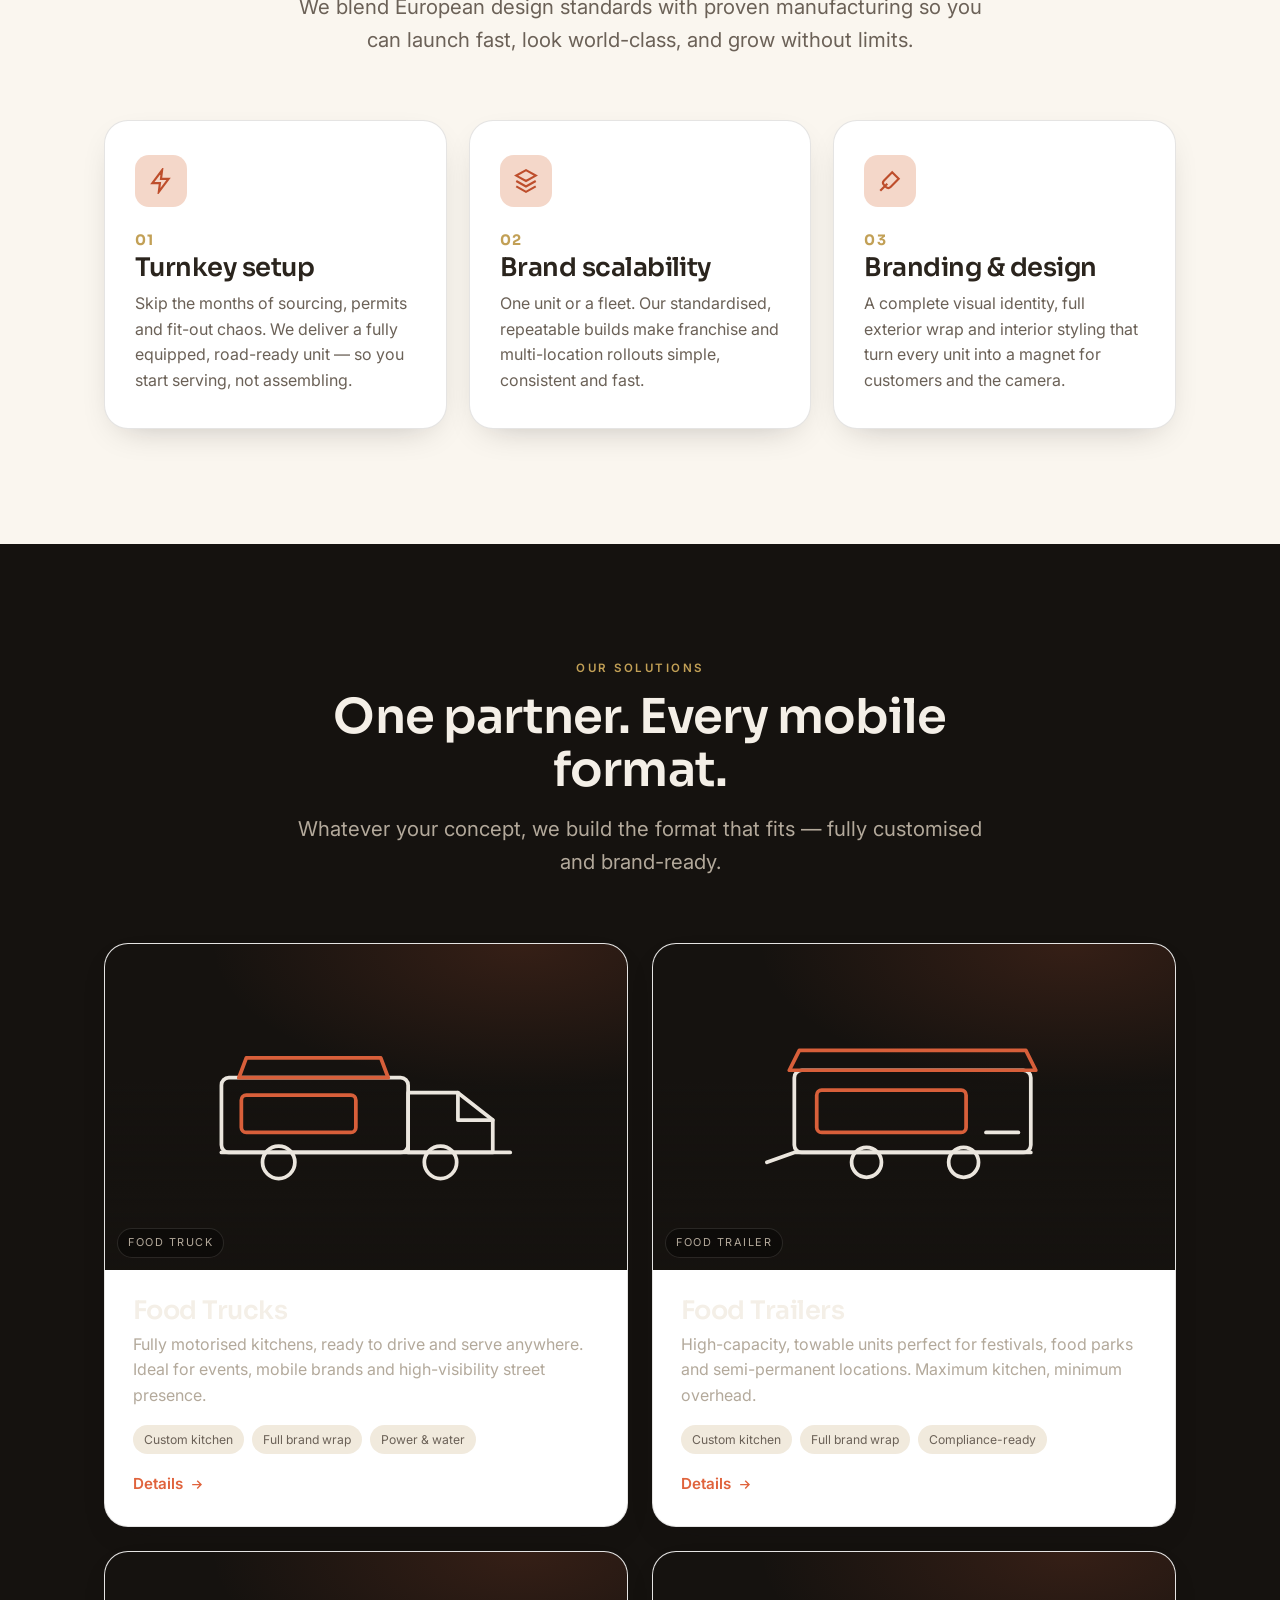
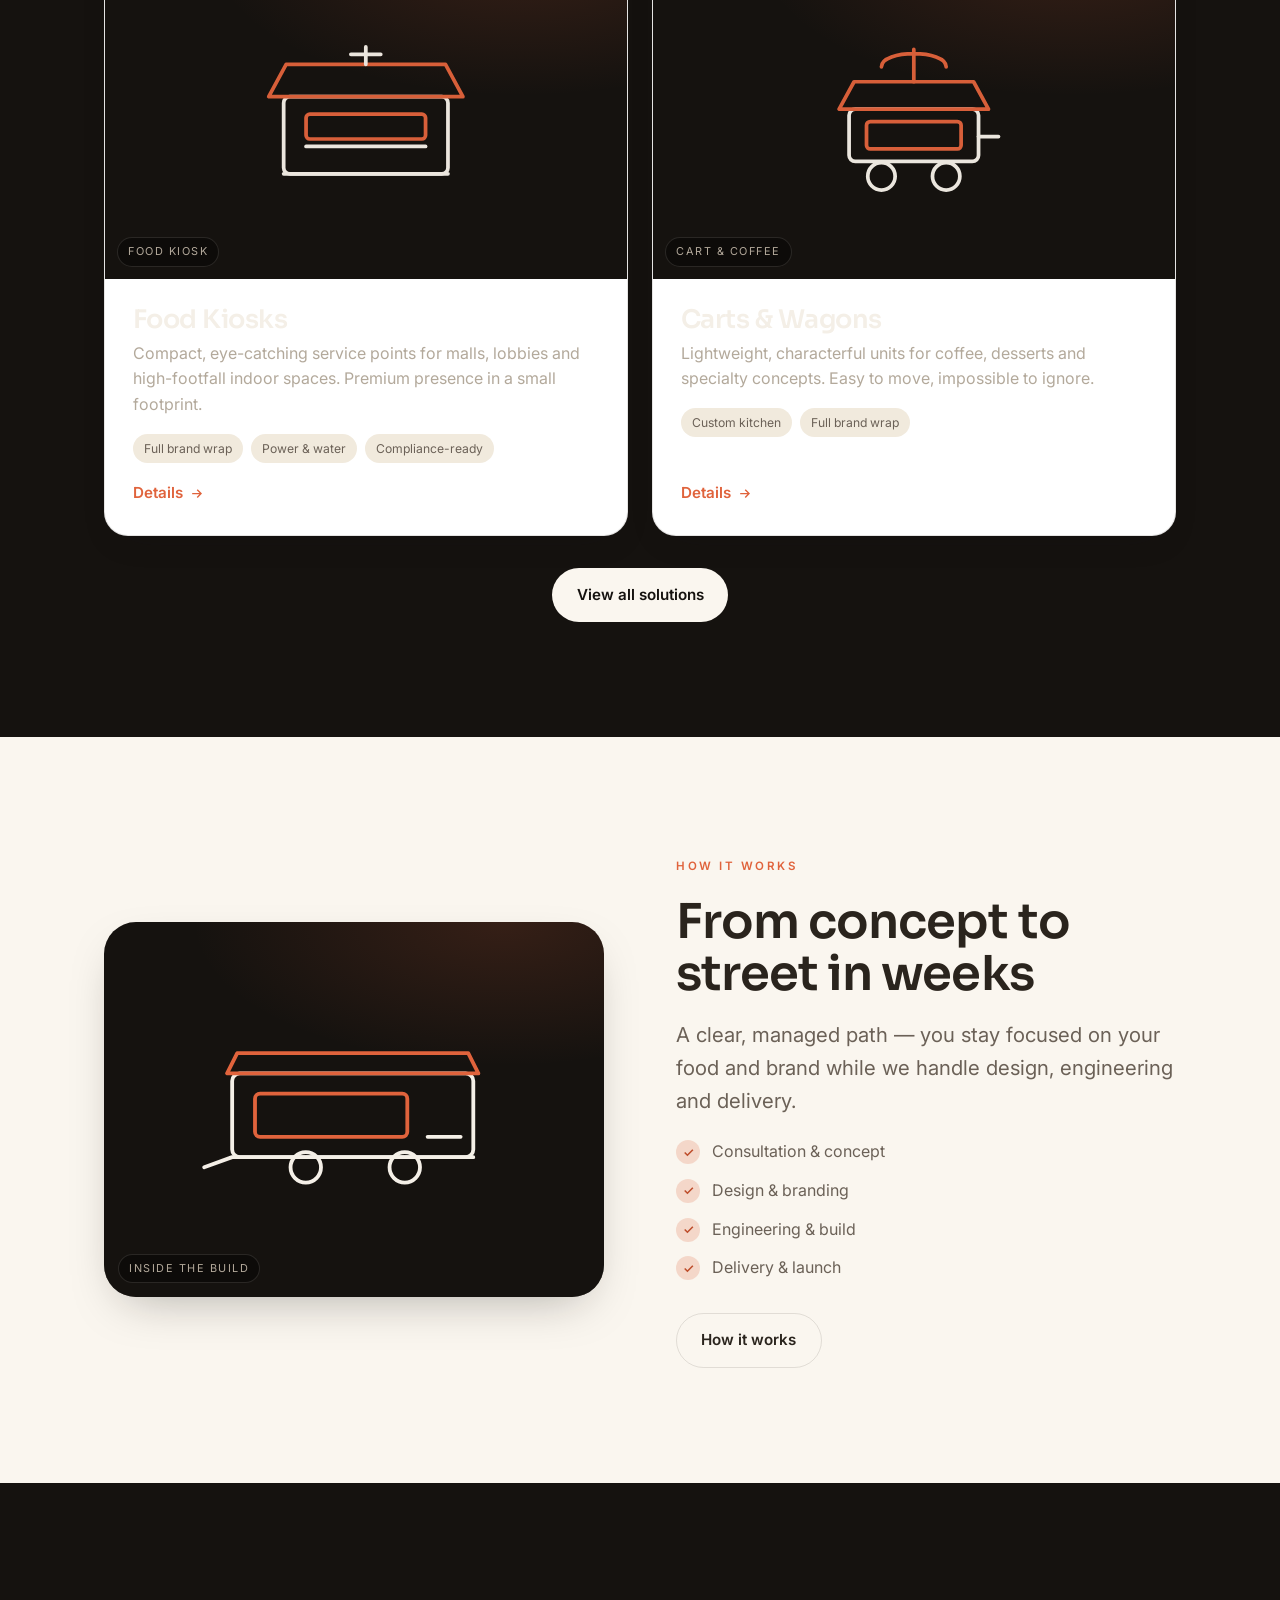
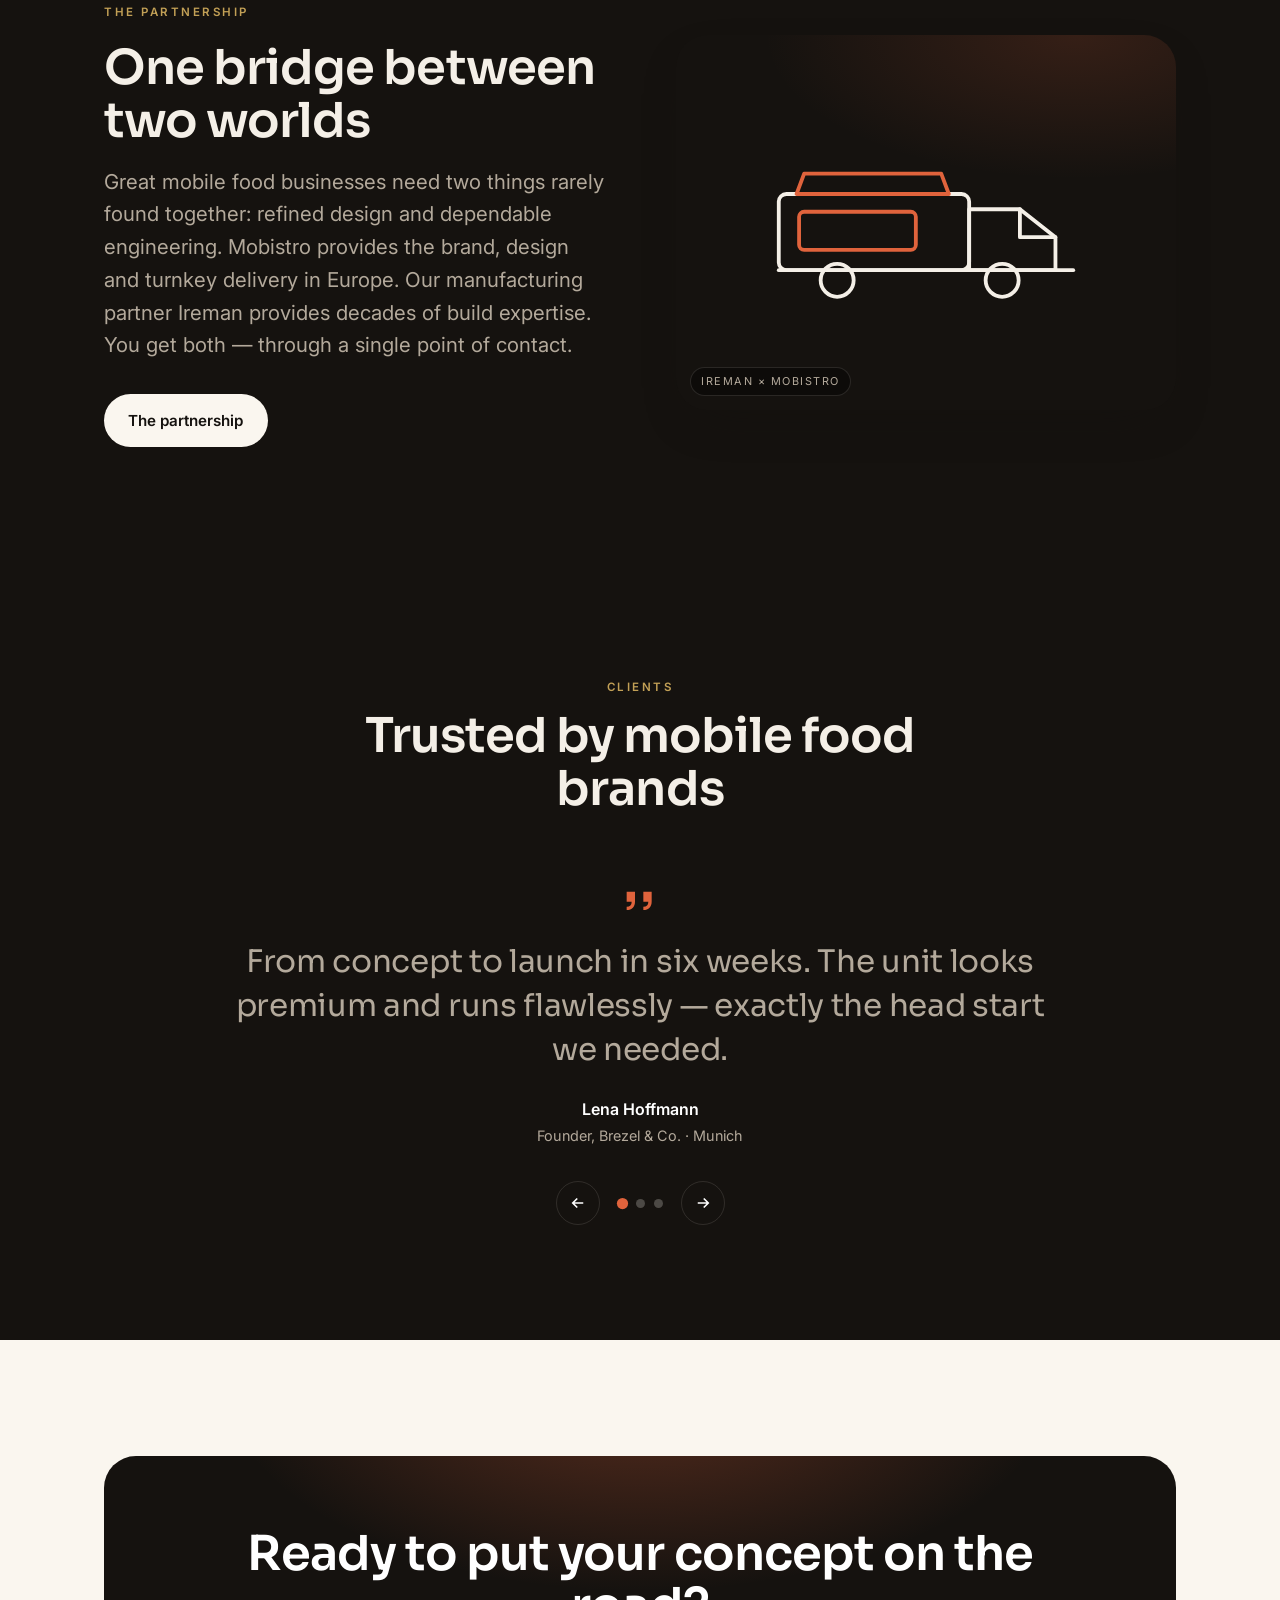
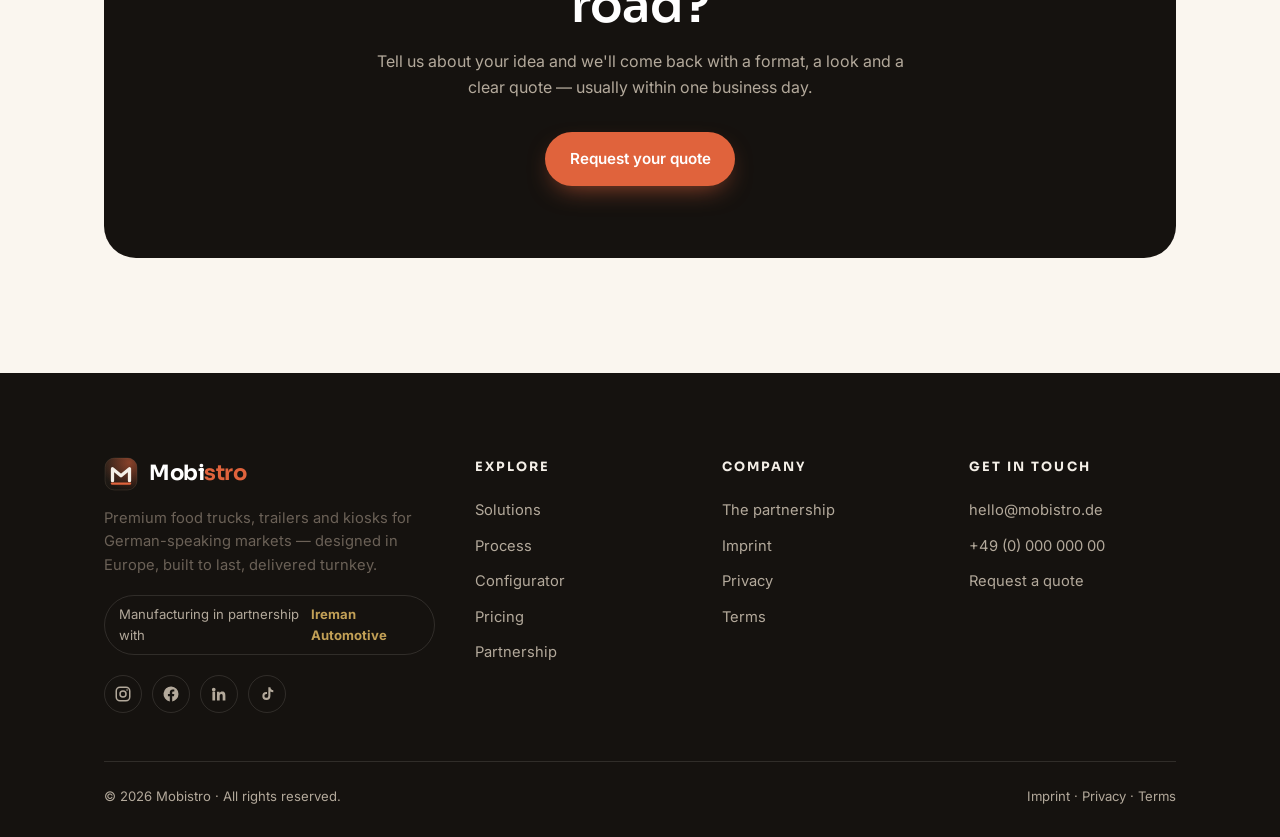
==== commit 3a749adc: "Add 3D configurator + positioning" ====
--- a/index.html
+++ b/index.html
@@ -22,8 +22,8 @@
           <h1 data-i18n-html="hero.title"></h1>
           <p class="lead" data-i18n="hero.lead"></p>
           <div class="hero-cta">
-            <a class="btn btn--primary" href="contact.html" data-i18n="hero.cta1"></a>
-            <a class="btn btn--ghost" href="solutions.html" data-i18n="hero.cta2"></a>
+            <a class="btn btn--primary" href="konfigurator.html" data-i18n="build.eyebrow"></a>
+            <a class="btn btn--ghost" href="contact.html" data-i18n="hero.cta1"></a>
           </div>
           <div class="hero-trust">
             <span data-i18n="hero.trust1"></span><span class="dot"></span>
--- a/styles.css
+++ b/styles.css
@@ -64,8 +64,9 @@
   font-size: 16px;
   -webkit-font-smoothing: antialiased;
   text-rendering: optimizeLegibility;
-  overflow-x: hidden;
-}
+  overflow-x: clip;
+}
+html { overflow-x: clip; }
 img, svg { display: block; max-width: 100%; }
 a { color: inherit; text-decoration: none; }
 button { font: inherit; cursor: pointer; border: none; background: none; }
@@ -200,7 +201,7 @@
 body.nav-open .nav-toggle span::before { top: 0; transform: rotate(45deg); }
 body.nav-open .nav-toggle span::after { top: 0; transform: rotate(-45deg); }
 
-@media (max-width: 940px) {
+@media (max-width: 1024px) {
   .nav-toggle { display: inline-flex; }
   .nav-links {
     position: fixed; inset: 74px 0 auto 0;
@@ -592,3 +593,97 @@
 .build-sum .finance { margin-top: 14px; font-size: .82rem; color: var(--brass); display: flex; gap: 8px; align-items: center; }
 .price-note { text-align: center; color: var(--tx-ink-mut); font-size: .82rem; margin-top: 30px; }
 .dark .price-note { color: var(--tx-cream-mut); }
+
+/* ============================================================
+   SOCIAL ICONS
+   ============================================================ */
+.social { display: flex; gap: 10px; margin-top: 20px; flex-wrap: wrap; }
+.social a {
+  width: 38px; height: 38px; border-radius: 50%;
+  border: 1px solid var(--line-dark);
+  display: flex; align-items: center; justify-content: center;
+  color: var(--tx-cream-mut);
+  transition: color .2s, border-color .2s, transform .2s, background .2s;
+}
+.social a:hover { color: #fff; border-color: var(--ember); background: var(--ember); transform: translateY(-2px); }
+.social a svg { width: 18px; height: 18px; }
+
+/* ============================================================
+   MOBILE HARDENING — logo & menu never cut (iOS sticky-safe)
+   ============================================================ */
+.nav { min-width: 0; }
+.brand { min-width: 0; }
+.brand .logo-word { white-space: nowrap; }
+h1, h2, h3 { overflow-wrap: break-word; }
+
+@media (max-width: 480px) {
+  .nav { gap: 12px; }
+  .nav-actions { gap: 8px; }
+  .brand { gap: 9px; }
+  .brand .logo-mark { width: 30px; height: 30px; }
+  .brand .logo-word { font-size: 1.1rem; }
+  .lang-btn { padding: 7px 10px; }
+  .lang-btn svg:first-child { display: none; } /* drop globe icon to save width */
+  .nav-toggle { width: 40px; height: 40px; }
+  .social a { width: 40px; height: 40px; }
+}
+
+/* ============================================================
+   MOBILE MENU — solid bar, animated slide-down, CTA + WhatsApp + social
+   ============================================================ */
+.nav-m-extra { display: none; }
+.btn--wa { background: #25D366; color: #fff; }
+.btn--wa:hover { background: #1eb858; transform: translateY(-2px); }
+.btn--wa svg { width: 1.2em; height: 1.2em; }
+
+@media (max-width: 1024px) {
+  .site-header { background: var(--cream); }            /* solid, clearly defined bar on mobile */
+  .nav-links {
+    padding-block: 16px 26px;
+    border-radius: 0 0 24px 24px;
+    border-bottom: 0;
+    box-shadow: 0 26px 54px -22px rgba(21,18,15,.5);
+    max-height: calc(100dvh - 74px);
+    overflow-y: auto;
+  }
+  .nav-links a { border-radius: 12px; }
+  .nav-links a.active { background: var(--cream-2); }
+  /* staggered item reveal when the menu opens */
+  .nav-links > li { opacity: 0; transform: translateY(12px); transition: opacity .4s var(--ease), transform .4s var(--ease); }
+  body.nav-open .nav-links > li { opacity: 1; transform: none; }
+  body.nav-open .nav-links > li:nth-child(1) { transition-delay: .06s; }
+  body.nav-open .nav-links > li:nth-child(2) { transition-delay: .10s; }
+  body.nav-open .nav-links > li:nth-child(3) { transition-delay: .14s; }
+  body.nav-open .nav-links > li:nth-child(4) { transition-delay: .18s; }
+  body.nav-open .nav-links > li:nth-child(5) { transition-delay: .22s; }
+  body.nav-open .nav-links > li:nth-child(6) { transition-delay: .26s; }
+  body.nav-open .nav-links > li:nth-child(7) { transition-delay: .30s; }
+  body.nav-open .nav-links > li:nth-child(8) { transition-delay: .34s; }
+  .nav-m-extra { display: flex; flex-direction: column; gap: 12px; margin-top: 14px; padding-top: 18px; border-top: 1px solid var(--line-light); }
+  .nav-m-extra .btn { justify-content: center; font-size: 1rem; }
+  .nav-m-social { justify-content: center; margin-top: 4px; }
+  .nav-m-social a { color: var(--tx-ink); border-color: var(--line-light); }
+}
+
+/* ============================================================
+   FLOATING WHATSAPP BUTTON
+   ============================================================ */
+.wa-fab {
+  position: fixed; z-index: 95;
+  inset-block-end: max(20px, env(safe-area-inset-bottom));
+  inset-inline-end: 20px;
+  width: 56px; height: 56px; border-radius: 50%;
+  background: #25D366; color: #fff;
+  display: flex; align-items: center; justify-content: center;
+  box-shadow: 0 14px 30px -8px rgba(37,211,102,.6);
+  transition: transform .25s var(--ease), box-shadow .25s var(--ease);
+}
+.wa-fab svg { width: 30px; height: 30px; }
+.wa-fab::before {
+  content: ""; position: absolute; inset: 0; border-radius: 50%;
+  background: #25D366; z-index: -1; animation: waPulse 2.6s ease-out infinite;
+}
+.wa-fab:hover { transform: scale(1.08); box-shadow: 0 18px 36px -8px rgba(37,211,102,.72); }
+@keyframes waPulse { 0% { transform: scale(1); opacity: .55; } 70% { transform: scale(1.7); opacity: 0; } 100% { opacity: 0; } }
+@media (max-width: 480px) { .wa-fab { width: 52px; height: 52px; } .wa-fab svg { width: 27px; height: 27px; } }
+@media (prefers-reduced-motion: reduce) { .wa-fab::before { animation: none; } }
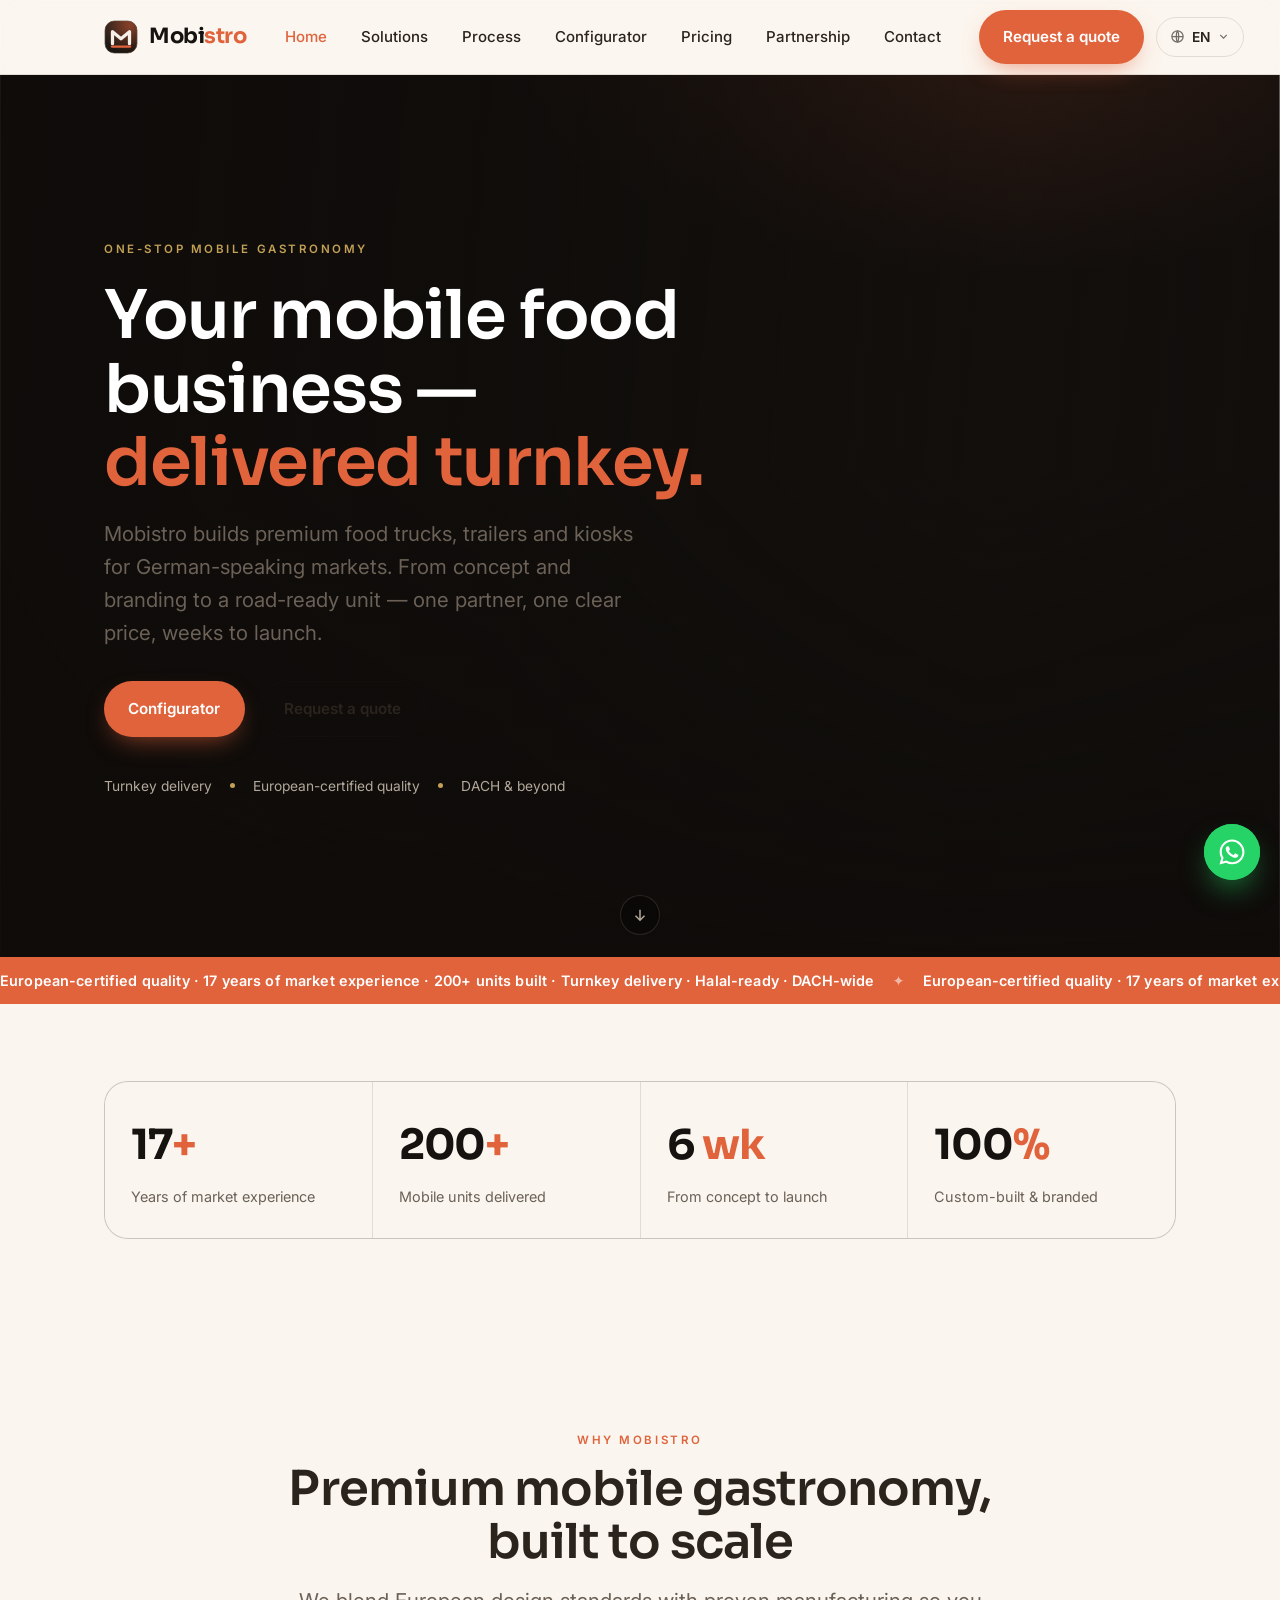
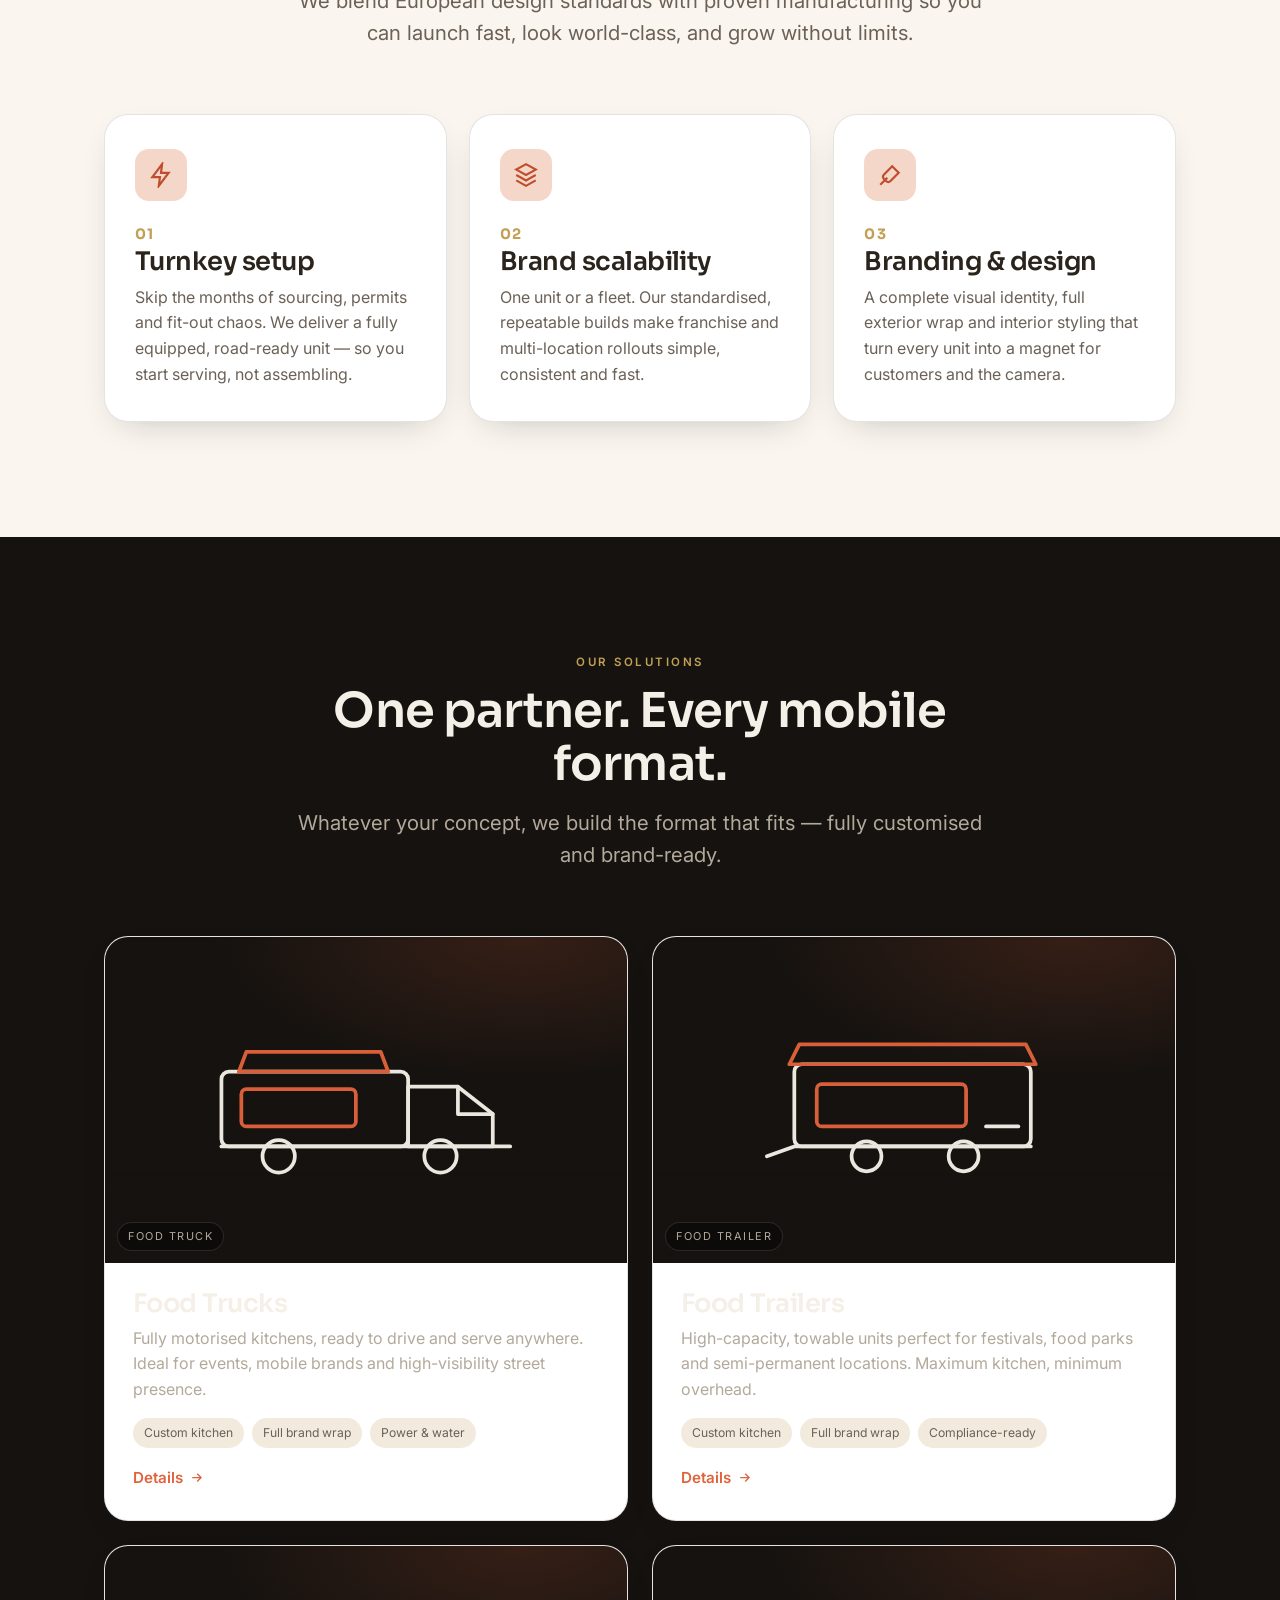
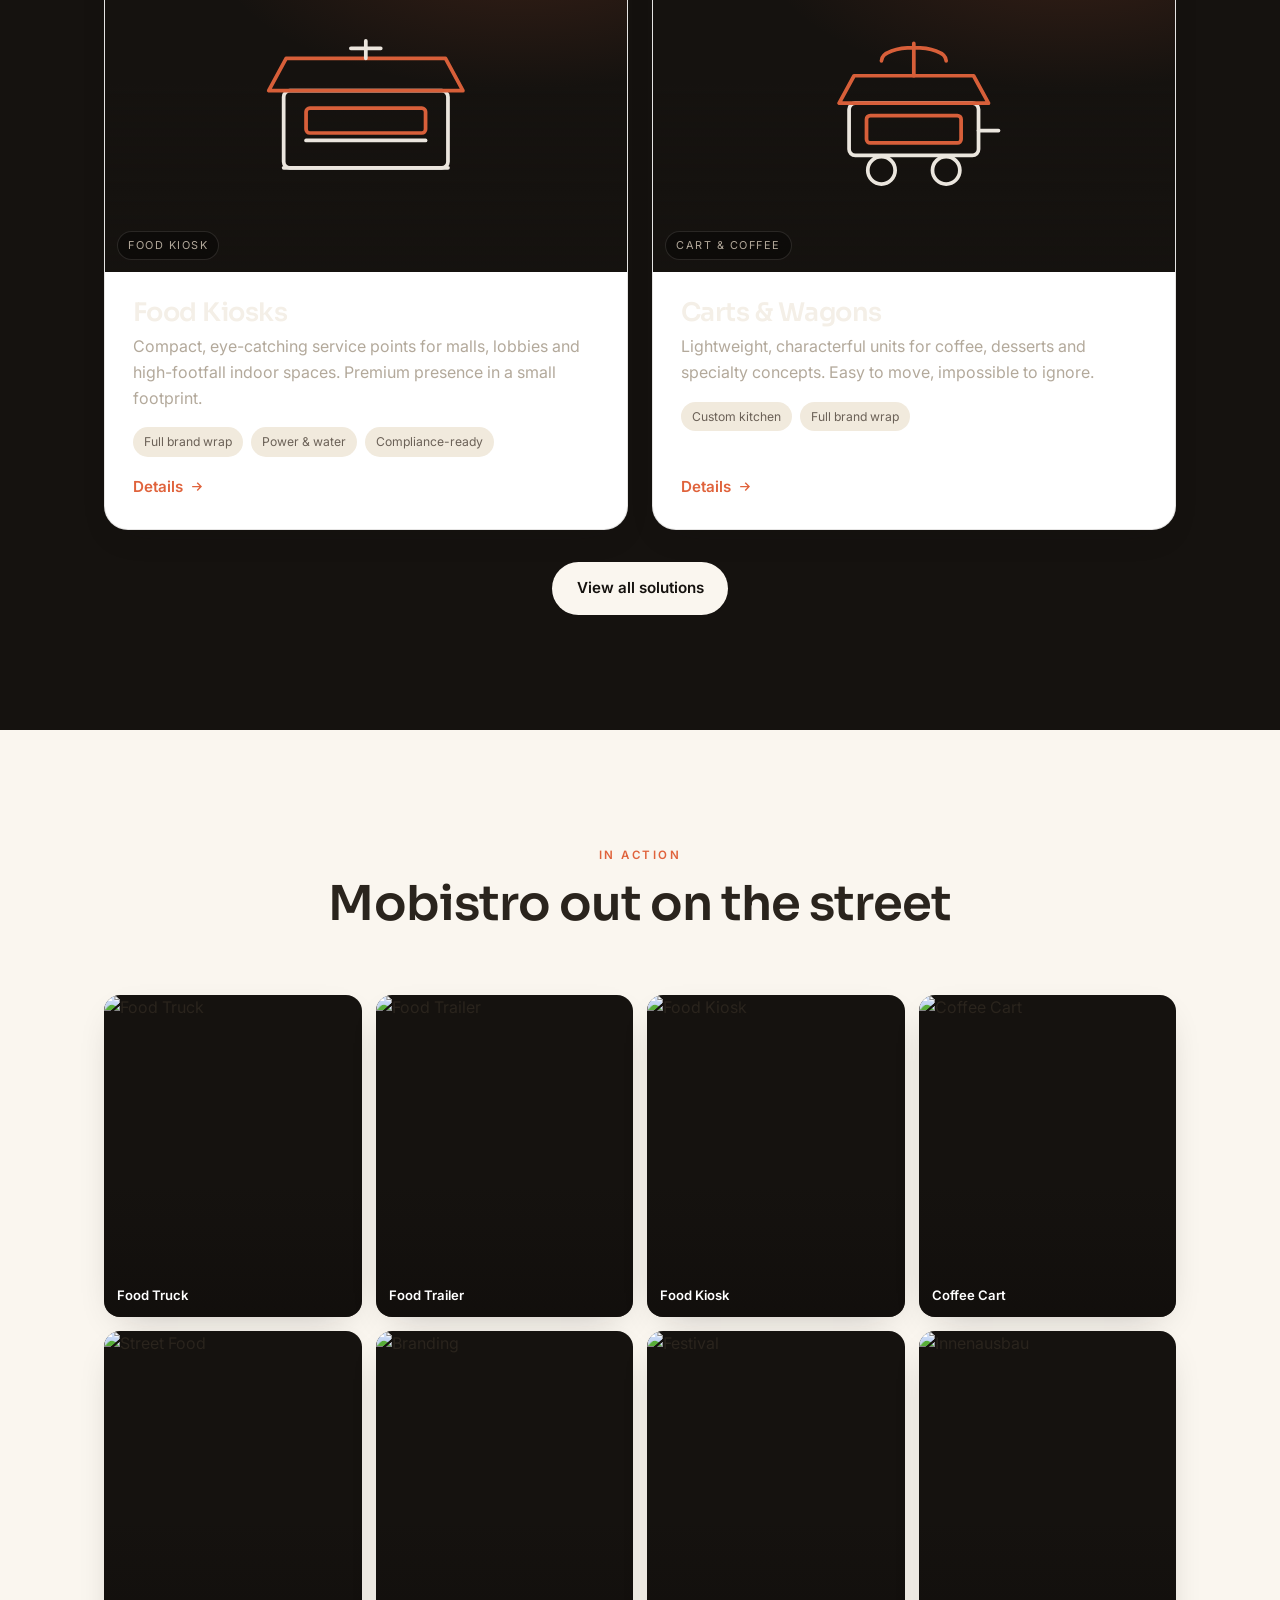
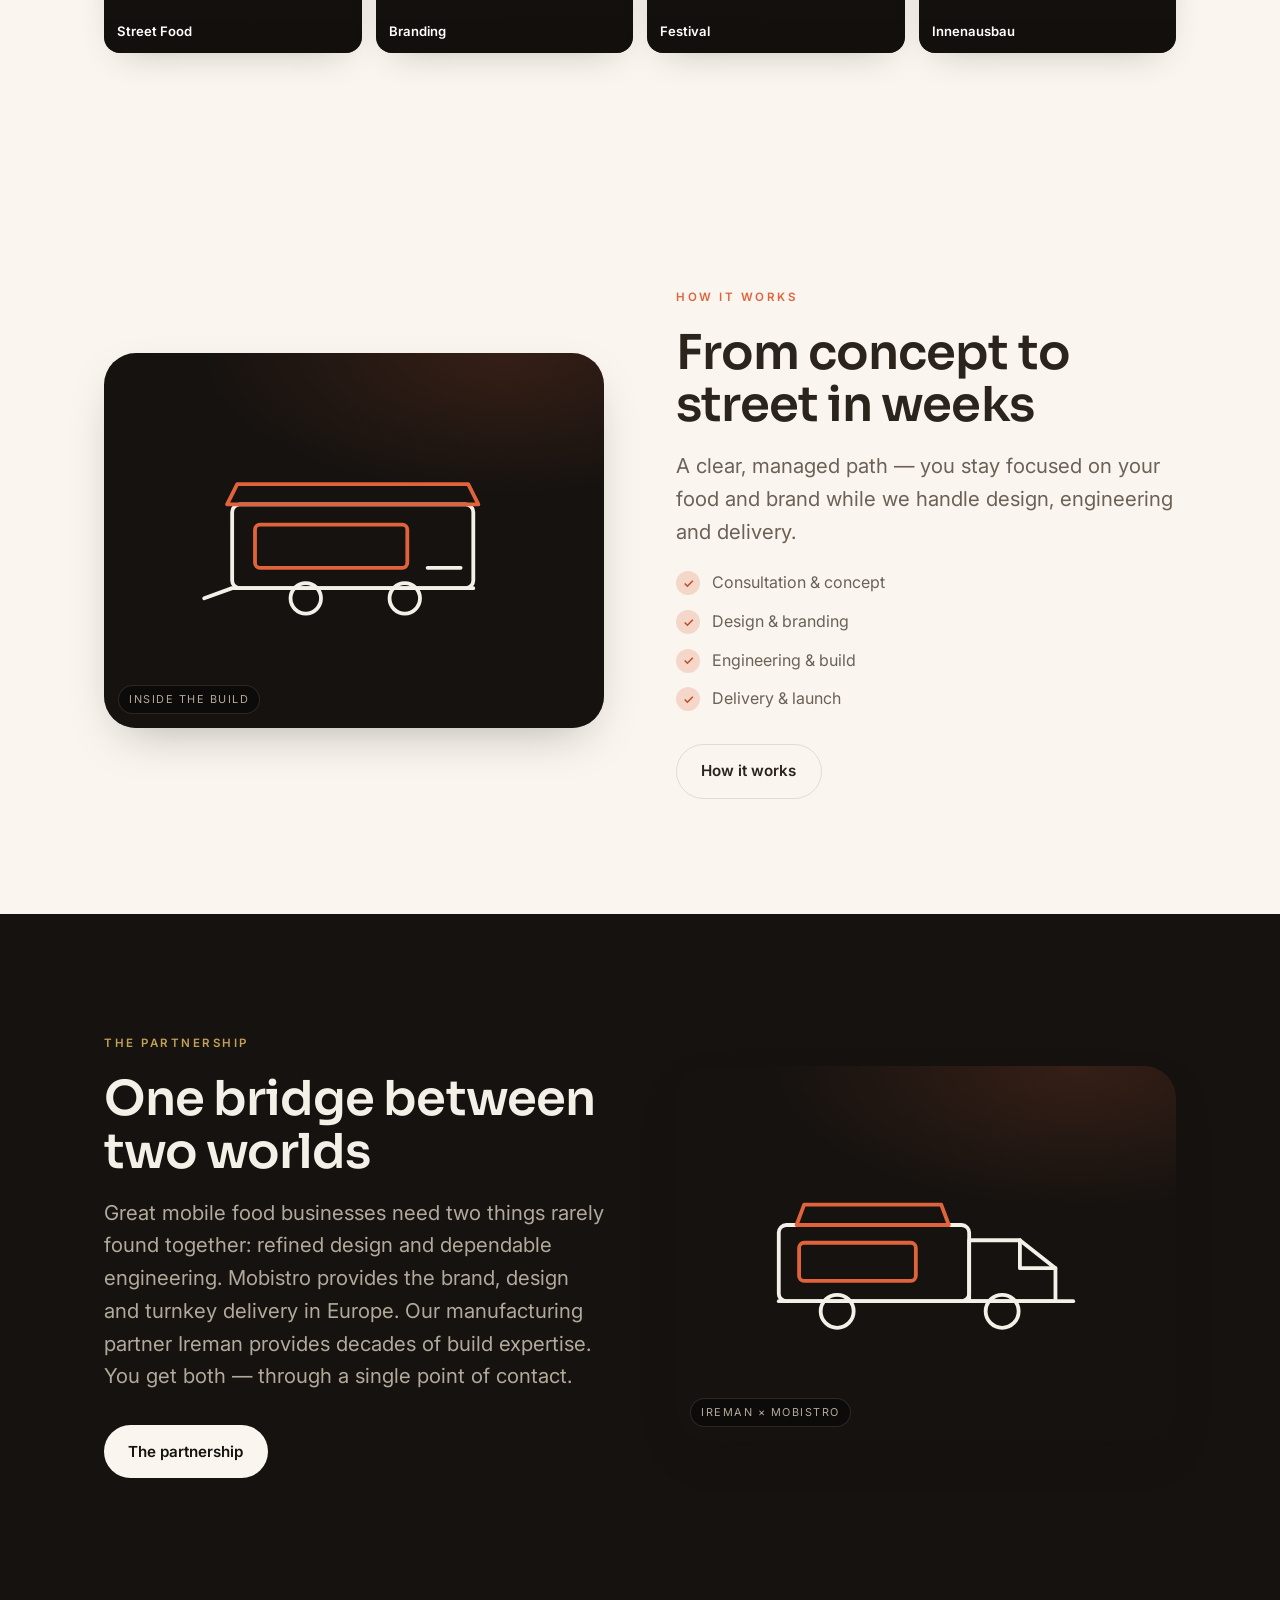
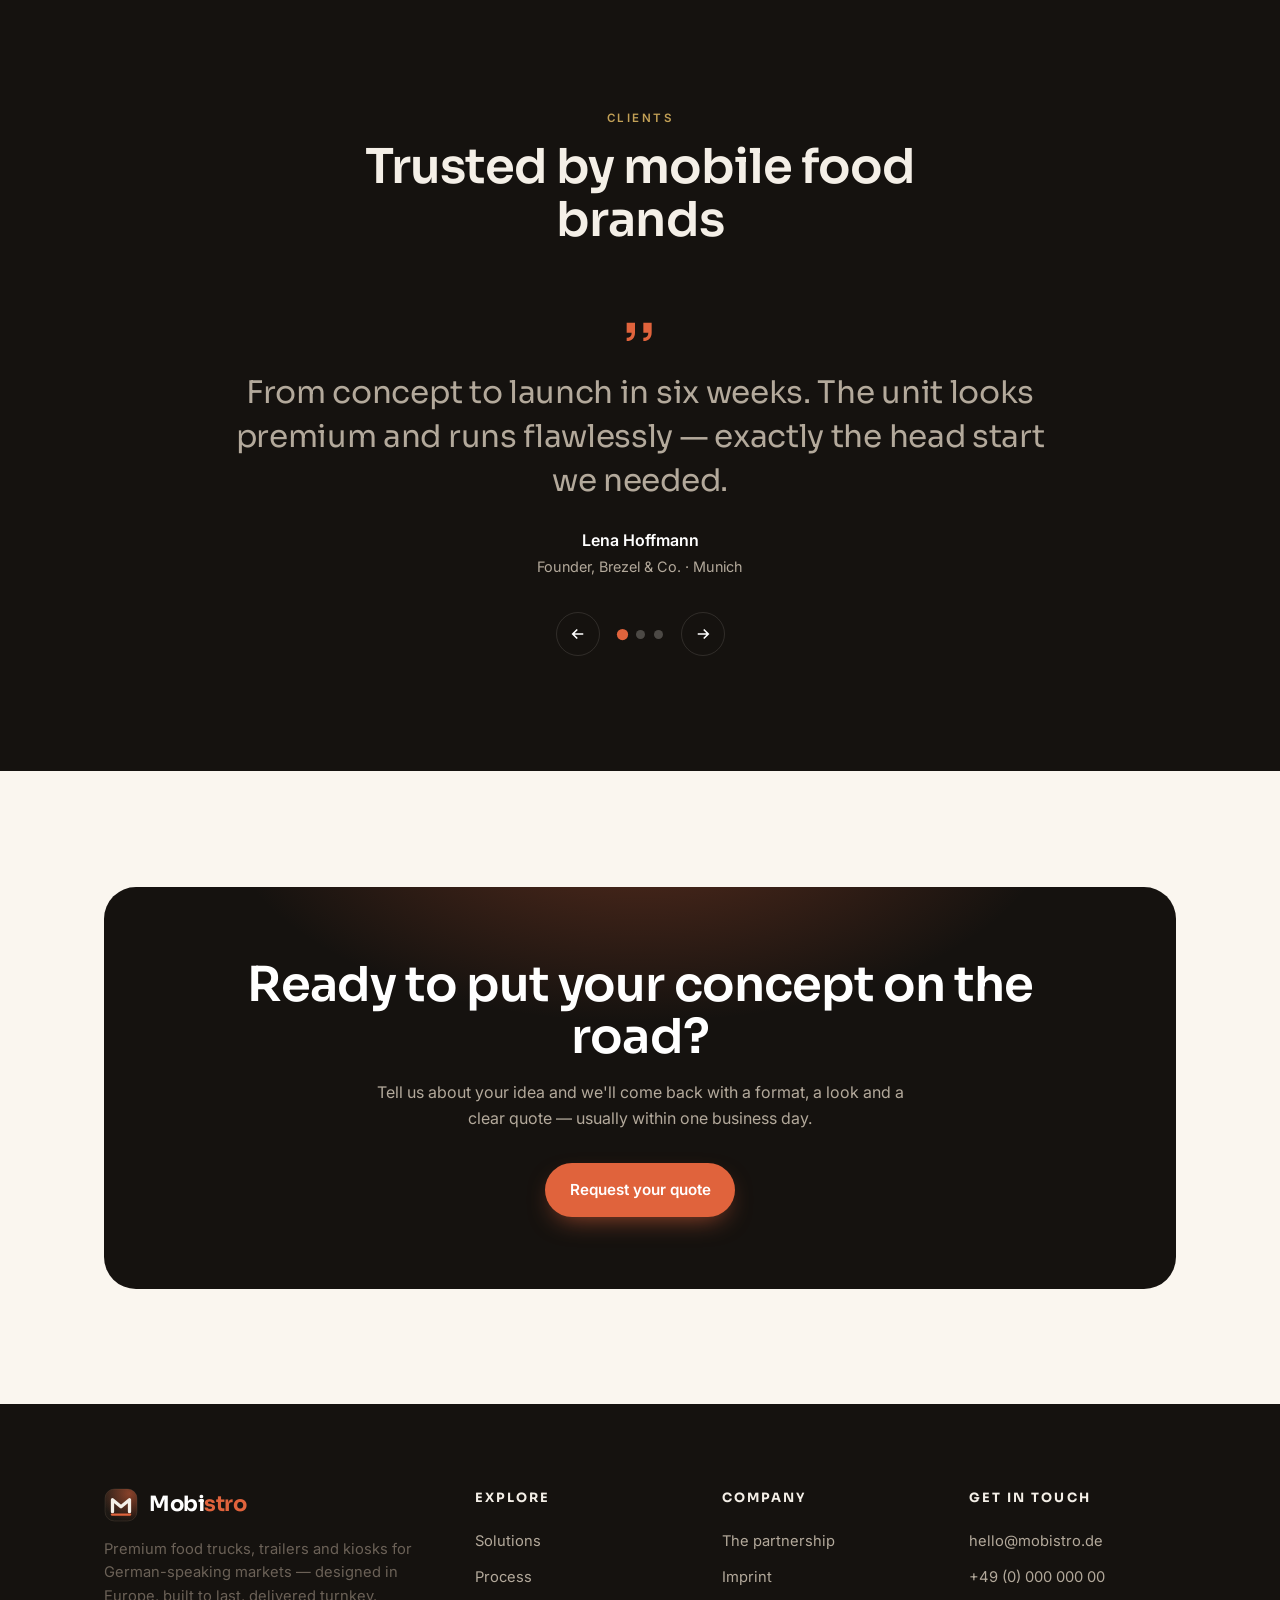
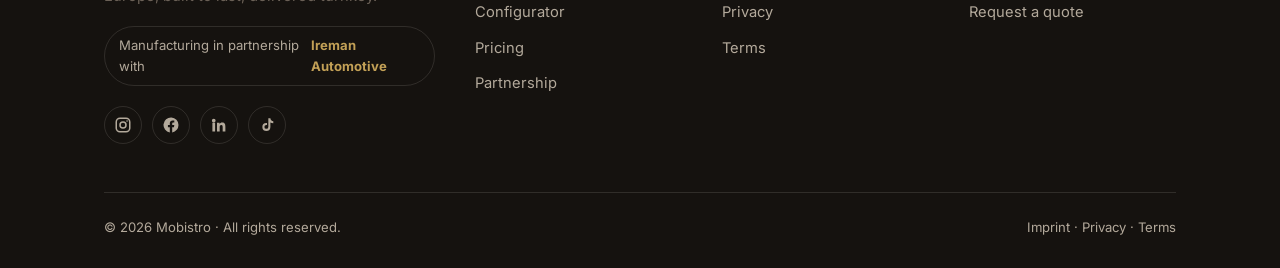
==== commit 6ab3f7d1: "Homepage reskin: hero, marquee, gallery" ====
--- a/index.html
+++ b/index.html
@@ -14,35 +14,34 @@
 <body data-page="home">
 
   <!-- HERO -->
-  <section class="hero">
-    <div class="container">
-      <div class="hero-grid">
-        <div class="hero-copy">
-          <span class="eyebrow on-dark" data-i18n="hero.eyebrow"></span>
-          <h1 data-i18n-html="hero.title"></h1>
-          <p class="lead" data-i18n="hero.lead"></p>
-          <div class="hero-cta">
-            <a class="btn btn--primary" href="konfigurator.html" data-i18n="build.eyebrow"></a>
-            <a class="btn btn--ghost" href="contact.html" data-i18n="hero.cta1"></a>
-          </div>
-          <div class="hero-trust">
-            <span data-i18n="hero.trust1"></span><span class="dot"></span>
-            <span data-i18n="hero.trust2"></span><span class="dot"></span>
-            <span data-i18n="hero.trust3"></span>
-          </div>
-        </div>
-        <div class="hero-visual">
-          <div class="glass-card"><div class="hero-photo" data-img="hero" data-illo="hero" data-imgw="900"></div></div>
-          <div class="float-badge float-badge--tl">
-            <span class="b-num" data-i18n="hero.badge1num"></span><span data-i18n="hero.badge1lbl"></span>
-          </div>
-          <div class="float-badge float-badge--br">
-            <span class="b-num" data-i18n="hero.badge2num"></span><span data-i18n="hero.badge2lbl"></span>
-          </div>
-        </div>
-      </div>
-    </div>
-  </section>
+  <section class="hero hero--photo">
+    <div class="hero-bg" data-img-bg="hero"></div>
+    <div class="container">
+      <div class="hero-copy">
+        <span class="eyebrow on-dark" data-i18n="hero.eyebrow"></span>
+        <h1 data-i18n-html="hero.title"></h1>
+        <p class="lead" data-i18n="hero.lead"></p>
+        <div class="hero-cta">
+          <a class="btn btn--primary" href="konfigurator.html" data-i18n="build.eyebrow"></a>
+          <a class="btn btn--ghost" href="contact.html" data-i18n="hero.cta1"></a>
+        </div>
+        <div class="hero-trust">
+          <span data-i18n="hero.trust1"></span><span class="dot"></span>
+          <span data-i18n="hero.trust2"></span><span class="dot"></span>
+          <span data-i18n="hero.trust3"></span>
+        </div>
+      </div>
+    </div>
+    <div class="scroll-cue" aria-hidden="true"><svg viewBox="0 0 24 24" fill="none" stroke="currentColor" stroke-width="2"><path d="M12 5v14M6 13l6 6 6-6"/></svg></div>
+  </section>
+
+  <!-- TRUST MARQUEE -->
+  <div class="marquee" aria-hidden="true">
+    <div class="marquee-track">
+      <span data-i18n="home.marquee"></span><span class="marquee-dot">✦</span>
+      <span data-i18n="home.marquee"></span><span class="marquee-dot">✦</span>
+    </div>
+  </div>
 
   <!-- STATS -->
   <section class="section--tight">
@@ -136,6 +135,17 @@
       <div class="center mt-m reveal">
         <a class="btn btn--light" href="solutions.html" data-i18n="prod.more"></a>
       </div>
+    </div>
+  </section>
+
+  <!-- IN ACTION GALLERY -->
+  <section class="section">
+    <div class="container">
+      <div class="section-head center reveal">
+        <span class="eyebrow" data-i18n="gallery.eyebrow"></span>
+        <h2 data-i18n="gallery.title"></h2>
+      </div>
+      <div class="home-gallery reveal" id="homeGallery"></div>
     </div>
   </section>
 
@@ -220,6 +230,13 @@
     </div>
   </section>
 
+  <!-- LIGHTBOX -->
+  <div class="lightbox" id="lightbox">
+    <div class="lb-ov" data-lbclose></div>
+    <button class="lb-close" data-lbclose aria-label="Schließen"><svg width="18" height="18" viewBox="0 0 24 24" fill="none" stroke="currentColor" stroke-width="2"><path d="M6 6l12 12M18 6L6 18"/></svg></button>
+    <img id="lbImg" src="" alt="">
+  </div>
+
   <script src="i18n.js"></script>
   <script src="main.js"></script>
 </body>
--- a/styles.css
+++ b/styles.css
@@ -687,3 +687,54 @@
 @keyframes waPulse { 0% { transform: scale(1); opacity: .55; } 70% { transform: scale(1.7); opacity: 0; } 100% { opacity: 0; } }
 @media (max-width: 480px) { .wa-fab { width: 52px; height: 52px; } .wa-fab svg { width: 27px; height: 27px; } }
 @media (prefers-reduced-motion: reduce) { .wa-fab::before { animation: none; } }
+
+/* ============================================================
+   HERO v2 — cinematic full-bleed photo
+   ============================================================ */
+.hero--photo { min-height: 90vh; display: flex; align-items: center; }
+.hero--photo .hero-bg { position: absolute; inset: 0; z-index: 0; overflow: hidden; }
+.hero--photo .hero-bg-img { position: absolute; inset: -8% 0; width: 100%; height: 116%; object-fit: cover; will-change: transform; }
+.hero--photo .hero-bg::after {
+  content: ""; position: absolute; inset: 0;
+  background:
+    linear-gradient(95deg, rgba(15,12,10,.95) 0%, rgba(15,12,10,.8) 40%, rgba(15,12,10,.45) 76%, rgba(15,12,10,.6) 100%),
+    linear-gradient(0deg, rgba(15,12,10,.92), transparent 55%);
+}
+.hero--photo .container { position: relative; z-index: 2; padding-block: clamp(96px, 14vw, 160px); }
+.hero--photo .hero-copy { max-width: 660px; }
+.scroll-cue {
+  position: absolute; inset-inline-start: 50%; bottom: 22px; transform: translateX(-50%); z-index: 2;
+  width: 40px; height: 40px; border-radius: 50%; border: 1px solid var(--line-dark);
+  display: flex; align-items: center; justify-content: center; color: var(--tx-cream-mut);
+  background: rgba(0,0,0,.25); animation: scue 2.2s ease-in-out infinite;
+}
+.scroll-cue svg { width: 18px; height: 18px; }
+@keyframes scue { 0%,100% { transform: translate(-50%, 0); } 50% { transform: translate(-50%, 7px); } }
+@media (prefers-reduced-motion: reduce) { .scroll-cue { animation: none; } }
+
+/* ============================================================
+   TRUST MARQUEE
+   ============================================================ */
+.marquee { background: var(--ember); color: #fff; overflow: hidden; padding: 11px 0; white-space: nowrap; }
+.marquee-track { display: inline-flex; align-items: center; gap: 18px; animation: marquee 34s linear infinite; }
+.marquee-track span { font-weight: 600; font-size: .9rem; letter-spacing: .01em; }
+.marquee-dot { opacity: .55; }
+@keyframes marquee { from { transform: translateX(0); } to { transform: translateX(-50%); } }
+@media (prefers-reduced-motion: reduce) { .marquee-track { animation: none; } }
+
+/* ============================================================
+   HOME "IN ACTION" GALLERY + LIGHTBOX
+   ============================================================ */
+.home-gallery { display: grid; grid-template-columns: repeat(4, 1fr); gap: 14px; }
+.home-gallery .g { position: relative; aspect-ratio: 4/5; border-radius: 16px; overflow: hidden; cursor: pointer; background: var(--ink); box-shadow: var(--shadow-card); }
+.home-gallery .g img { width: 100%; height: 100%; object-fit: cover; transition: transform .6s var(--ease); }
+.home-gallery .g:hover img { transform: scale(1.09); }
+.home-gallery .g::after { content: ""; position: absolute; inset: 0; background: linear-gradient(180deg, transparent 58%, rgba(15,12,10,.55)); }
+.home-gallery .g .cap { position: absolute; bottom: 11px; inset-inline-start: 13px; z-index: 1; color: #fff; font-weight: 600; font-size: .82rem; }
+@media (max-width: 860px) { .home-gallery { grid-template-columns: repeat(2, 1fr); } }
+
+.lightbox { position: fixed; inset: 0; z-index: 300; display: none; align-items: center; justify-content: center; padding: 24px; }
+.lightbox.open { display: flex; }
+.lightbox .lb-ov { position: absolute; inset: 0; background: rgba(15,12,10,.82); backdrop-filter: blur(5px); animation: fadeIn .25s; }
+.lightbox img { position: relative; z-index: 1; max-width: 1000px; width: 100%; border-radius: 16px; box-shadow: var(--shadow-soft); animation: fadeUp .35s var(--ease); }
+.lightbox .lb-close { position: absolute; top: 18px; inset-inline-end: 20px; z-index: 2; width: 44px; height: 44px; border-radius: 50%; background: rgba(0,0,0,.5); color: #fff; display: flex; align-items: center; justify-content: center; }
